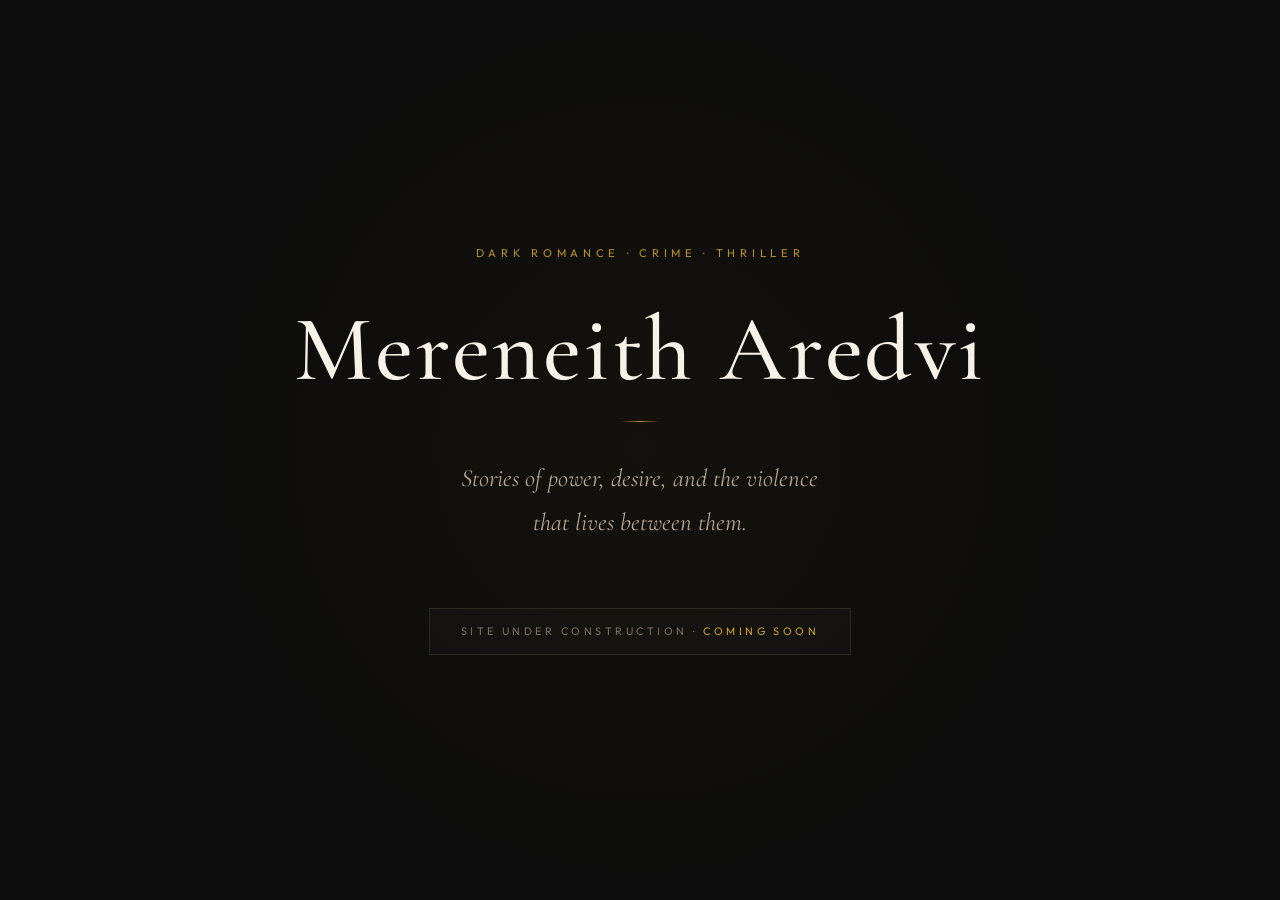
==== index.html @ 14bc54ba "Refine styles and layout in index.html Updated styles for body, headings, and container. Improved la" ====
<!DOCTYPE html>
<html lang="en">
<head>
    <meta charset="UTF-8">
    <meta name="viewport" content="width=device-width, initial-scale=1.0">
    <title>Mereneith Aredvi</title>
    <link rel="preconnect" href="https://fonts.googleapis.com">
    <link rel="preconnect" href="https://fonts.gstatic.com" crossorigin>
    <link href="https://fonts.googleapis.com/css2?family=Cormorant+Garamond:ital,wght@0,400;0,500;0,600;1,400&family=Outfit:wght@300;400;500&display=swap" rel="stylesheet">
    <style>
        * {
            margin: 0;
            padding: 0;
            box-sizing: border-box;
        }

        body {
            background-color: #0c0c0c;
            color: #e6ddd2;
            font-family: 'Outfit', sans-serif;
            min-height: 100vh;
            display: flex;
            flex-direction: column;
            justify-content: center;
            align-items: center;
            text-align: center;
            padding: 3rem 1.5rem;
            line-height: 1.6;
            position: relative;
            overflow: hidden;
        }

        /* subtle radial glow */
        body::before {
            content: "";
            position: absolute;
            top: 50%;
            left: 50%;
            width: 900px;
            height: 900px;
            background: radial-gradient(circle, rgba(201, 162, 39, 0.04) 0%, transparent 70%);
            transform: translate(-50%, -50%);
            pointer-events: none;
            z-index: 0;
        }

        .container {
            max-width: 780px;
            position: relative;
            z-index: 1;
        }

        .label {
            font-size: 0.7rem;
            letter-spacing: 0.42em;
            text-transform: uppercase;
            color: #c9a227;
            margin-bottom: 2.4rem;
            font-weight: 400;
            opacity: 0.9;
        }

        h1 {
            font-family: 'Cormorant Garamond', serif;
            font-size: clamp(3.4rem, 9.5vw, 5.8rem);
            font-weight: 500;
            color: #f7f1e8;
            letter-spacing: 0.03em;
            margin-bottom: 1.4rem;
            line-height: 1.05;
        }

        .divider {
            width: 40px;
            height: 1px;
            background: linear-gradient(90deg, transparent, #c9a227, transparent);
            margin: 0 auto 2.2rem;
            opacity: 0.85;
        }

        .tagline {
            font-family: 'Cormorant Garamond', serif;
            font-size: clamp(1.2rem, 3.1vw, 1.55rem);
            font-weight: 400;
            font-style: italic;
            color: #b5a494;
            max-width: 540px;
            margin: 0 auto 4rem;
            line-height: 1.75;
        }

        .status {
            font-size: 0.68rem;
            letter-spacing: 0.32em;
            text-transform: uppercase;
            color: #7a6d60;
            border: 1px solid #2e2822;
            padding: 0.85rem 1.9rem;
            display: inline-block;
            background: rgba(255, 255, 255, 0.015);
        }

        .status span {
            color: #c9a227;
        }

        /* very subtle fade-in */
        .container {
            animation: fadeIn 1.4s ease-out forwards;
        }

        @keyframes fadeIn {
            from {
                opacity: 0;
                transform: translateY(12px);
            }
            to {
                opacity: 1;
                transform: translateY(0);
            }
        }
    </style>
</head>
<body>
    <div class="container">
        <p class="label">Dark Romance · Crime · Thriller</p>
        
        <h1>Mereneith Aredvi</h1>
        
        <div class="divider"></div>
        
        <p class="tagline">
            Stories of power, desire, and the violence<br>that lives between them.
        </p>
        
        <div class="status">
            Site under construction · <span>Coming Soon</span>
        </div>
    </div>
</body>
</html>
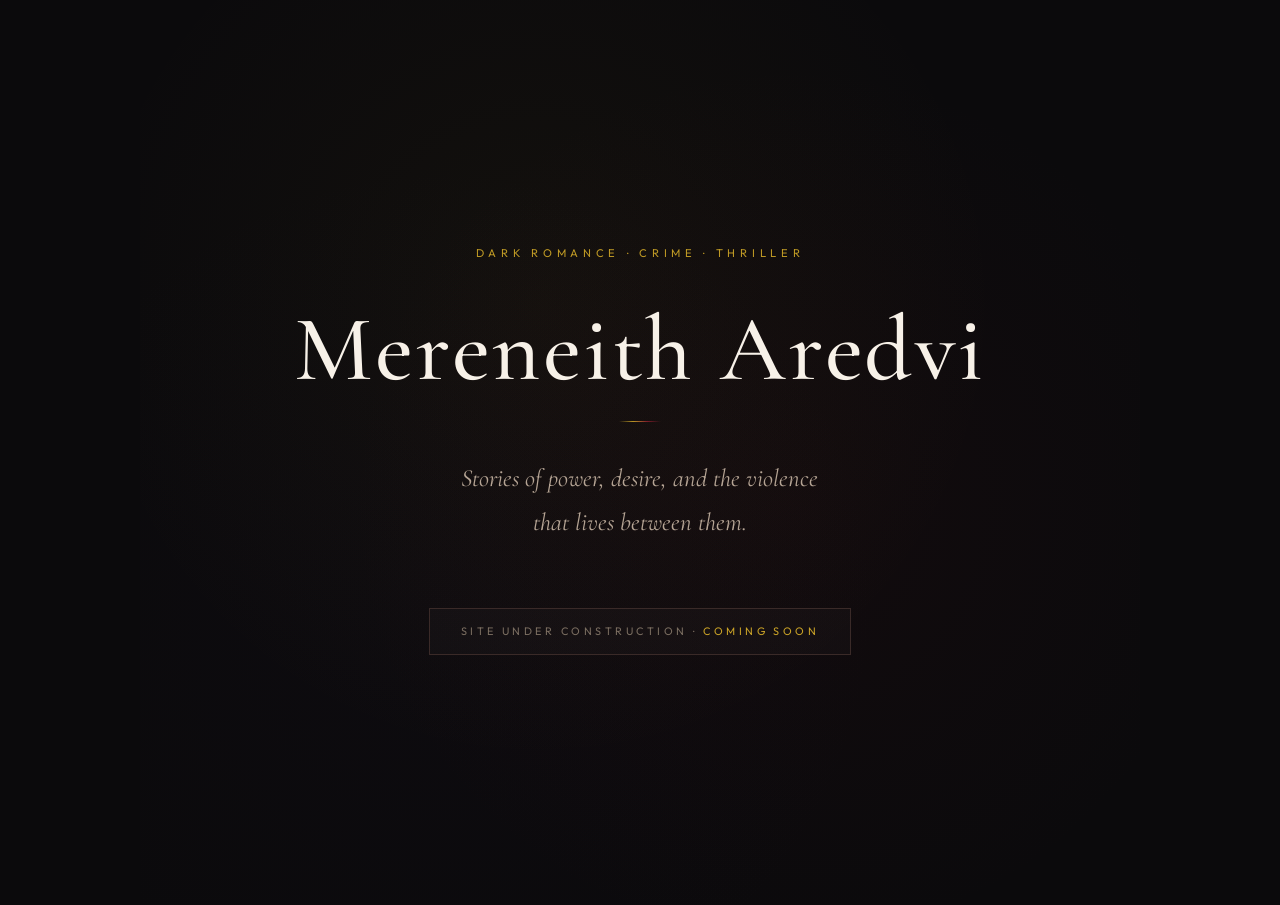
==== commit e7f62aff: "Update background color and gradient effects" ====
--- a/index.html
+++ b/index.html
@@ -15,7 +15,7 @@
         }
 
         body {
-            background-color: #0c0c0c;
+            background-color: #0b0a0c;
             color: #e6ddd2;
             font-family: 'Outfit', sans-serif;
             min-height: 100vh;
@@ -30,15 +30,18 @@
             overflow: hidden;
         }
 
-        /* subtle radial glow */
+        /* layered subtle glows - gold + oxblood + violet */
         body::before {
             content: "";
             position: absolute;
-            top: 50%;
+            top: 45%;
             left: 50%;
-            width: 900px;
-            height: 900px;
-            background: radial-gradient(circle, rgba(201, 162, 39, 0.04) 0%, transparent 70%);
+            width: 1000px;
+            height: 1000px;
+            background: 
+                radial-gradient(circle at 40% 40%, rgba(201, 162, 39, 0.045) 0%, transparent 55%),
+                radial-gradient(circle at 65% 60%, rgba(110, 25, 35, 0.07) 0%, transparent 50%),
+                radial-gradient(circle at 30% 70%, rgba(55, 30, 75, 0.05) 0%, transparent 45%);
             transform: translate(-50%, -50%);
             pointer-events: none;
             z-index: 0;
@@ -48,6 +51,7 @@
             max-width: 780px;
             position: relative;
             z-index: 1;
+            animation: fadeIn 1.5s ease-out forwards;
         }
 
         .label {
@@ -57,7 +61,7 @@
             color: #c9a227;
             margin-bottom: 2.4rem;
             font-weight: 400;
-            opacity: 0.9;
+            opacity: 0.95;
         }
 
         h1 {
@@ -71,11 +75,11 @@
         }
 
         .divider {
-            width: 40px;
+            width: 42px;
             height: 1px;
-            background: linear-gradient(90deg, transparent, #c9a227, transparent);
+            background: linear-gradient(90deg, transparent, #c9a227, #8b1e2d, transparent);
             margin: 0 auto 2.2rem;
-            opacity: 0.85;
+            opacity: 0.9;
         }
 
         .tagline {
@@ -94,7 +98,7 @@
             letter-spacing: 0.32em;
             text-transform: uppercase;
             color: #7a6d60;
-            border: 1px solid #2e2822;
+            border: 1px solid #3a2a28;
             padding: 0.85rem 1.9rem;
             display: inline-block;
             background: rgba(255, 255, 255, 0.015);
@@ -104,15 +108,10 @@
             color: #c9a227;
         }
 
-        /* very subtle fade-in */
-        .container {
-            animation: fadeIn 1.4s ease-out forwards;
-        }
-
         @keyframes fadeIn {
             from {
                 opacity: 0;
-                transform: translateY(12px);
+                transform: translateY(14px);
             }
             to {
                 opacity: 1;
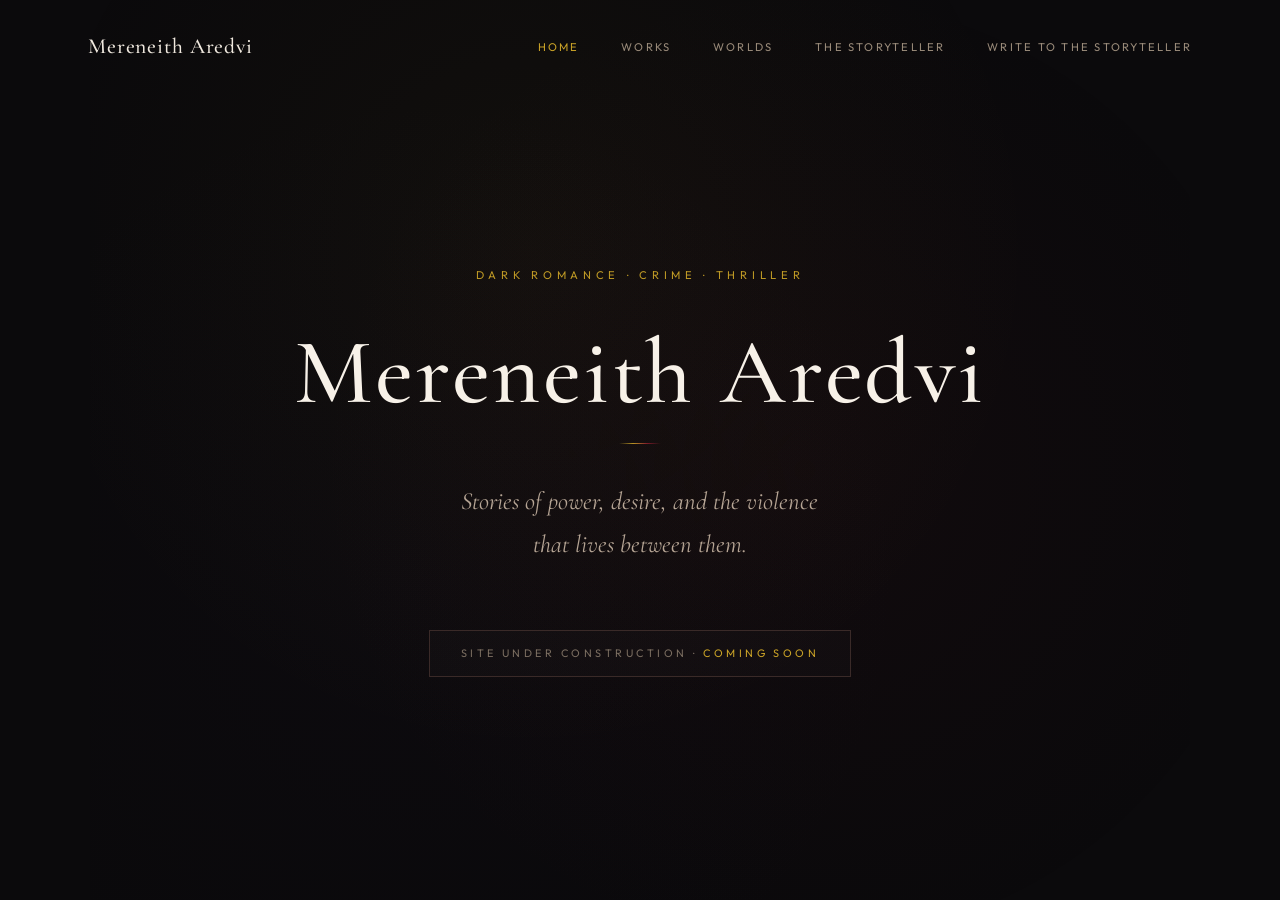
==== commit 0b879776: "Update styles and structure for navigation and hero Refactor navigation and hero section styles in i" ====
--- a/index.html
+++ b/index.html
@@ -21,36 +21,88 @@
             min-height: 100vh;
             display: flex;
             flex-direction: column;
+            line-height: 1.6;
+            position: relative;
+            overflow-x: hidden;
+        }
+
+        body::before {
+            content: "";
+            position: fixed;
+            top: 40%;
+            left: 50%;
+            width: 1100px;
+            height: 1100px;
+            background: 
+                radial-gradient(circle at 40% 40%, rgba(201, 162, 39, 0.04) 0%, transparent 55%),
+                radial-gradient(circle at 65% 60%, rgba(110, 25, 35, 0.065) 0%, transparent 50%),
+                radial-gradient(circle at 30% 70%, rgba(55, 30, 75, 0.045) 0%, transparent 45%);
+            transform: translate(-50%, -50%);
+            pointer-events: none;
+            z-index: 0;
+        }
+
+        /* ===== NAVIGATION ===== */
+        nav {
+            position: relative;
+            z-index: 10;
+            display: flex;
+            justify-content: space-between;
+            align-items: center;
+            padding: 1.8rem 3rem;
+            max-width: 1200px;
+            margin: 0 auto;
+            width: 100%;
+        }
+
+        .logo {
+            font-family: 'Cormorant Garamond', serif;
+            font-size: 1.35rem;
+            font-weight: 500;
+            color: #f0e9df;
+            letter-spacing: 0.04em;
+            text-decoration: none;
+        }
+
+        .nav-links {
+            display: flex;
+            gap: 2.6rem;
+            list-style: none;
+        }
+
+        .nav-links a {
+            font-size: 0.7rem;
+            letter-spacing: 0.2em;
+            text-transform: uppercase;
+            color: #9a8b7a;
+            text-decoration: none;
+            transition: color 0.3s ease;
+            font-weight: 400;
+        }
+
+        .nav-links a:hover {
+            color: #c9a227;
+        }
+
+        .nav-links a.active {
+            color: #c9a227;
+        }
+
+        /* ===== HERO ===== */
+        .hero {
+            flex: 1;
+            display: flex;
+            flex-direction: column;
             justify-content: center;
             align-items: center;
             text-align: center;
-            padding: 3rem 1.5rem;
-            line-height: 1.6;
+            padding: 2rem 1.5rem 5rem;
             position: relative;
-            overflow: hidden;
-        }
-
-        /* layered subtle glows - gold + oxblood + violet */
-        body::before {
-            content: "";
-            position: absolute;
-            top: 45%;
-            left: 50%;
-            width: 1000px;
-            height: 1000px;
-            background: 
-                radial-gradient(circle at 40% 40%, rgba(201, 162, 39, 0.045) 0%, transparent 55%),
-                radial-gradient(circle at 65% 60%, rgba(110, 25, 35, 0.07) 0%, transparent 50%),
-                radial-gradient(circle at 30% 70%, rgba(55, 30, 75, 0.05) 0%, transparent 45%);
-            transform: translate(-50%, -50%);
-            pointer-events: none;
-            z-index: 0;
+            z-index: 1;
         }
 
         .container {
             max-width: 780px;
-            position: relative;
-            z-index: 1;
             animation: fadeIn 1.5s ease-out forwards;
         }
 
@@ -118,23 +170,52 @@
                 transform: translateY(0);
             }
         }
+
+        @media (max-width: 800px) {
+            nav {
+                padding: 1.5rem 1.4rem;
+                flex-direction: column;
+                gap: 1.4rem;
+            }
+
+            .nav-links {
+                gap: 1.5rem;
+                flex-wrap: wrap;
+                justify-content: center;
+            }
+        }
     </style>
 </head>
 <body>
-    <div class="container">
-        <p class="label">Dark Romance · Crime · Thriller</p>
-        
-        <h1>Mereneith Aredvi</h1>
-        
-        <div class="divider"></div>
-        
-        <p class="tagline">
-            Stories of power, desire, and the violence<br>that lives between them.
-        </p>
-        
-        <div class="status">
-            Site under construction · <span>Coming Soon</span>
+
+    <nav>
+        <a href="index.html" class="logo">Mereneith Aredvi</a>
+        <ul class="nav-links">
+            <li><a href="index.html" class="active">Home</a></li>
+            <li><a href="works.html">Works</a></li>
+            <li><a href="worlds.html">Worlds</a></li>
+            <li><a href="about.html">The Storyteller</a></li>
+            <li><a href="contact.html">Write to The Storyteller</a></li>
+        </ul>
+    </nav>
+
+    <section class="hero">
+        <div class="container">
+            <p class="label">Dark Romance · Crime · Thriller</p>
+            
+            <h1>Mereneith Aredvi</h1>
+            
+            <div class="divider"></div>
+            
+            <p class="tagline">
+                Stories of power, desire, and the violence<br>that lives between them.
+            </p>
+            
+            <div class="status">
+                Site under construction · <span>Coming Soon</span>
+            </div>
         </div>
-    </div>
+    </section>
+
 </body>
 </html>
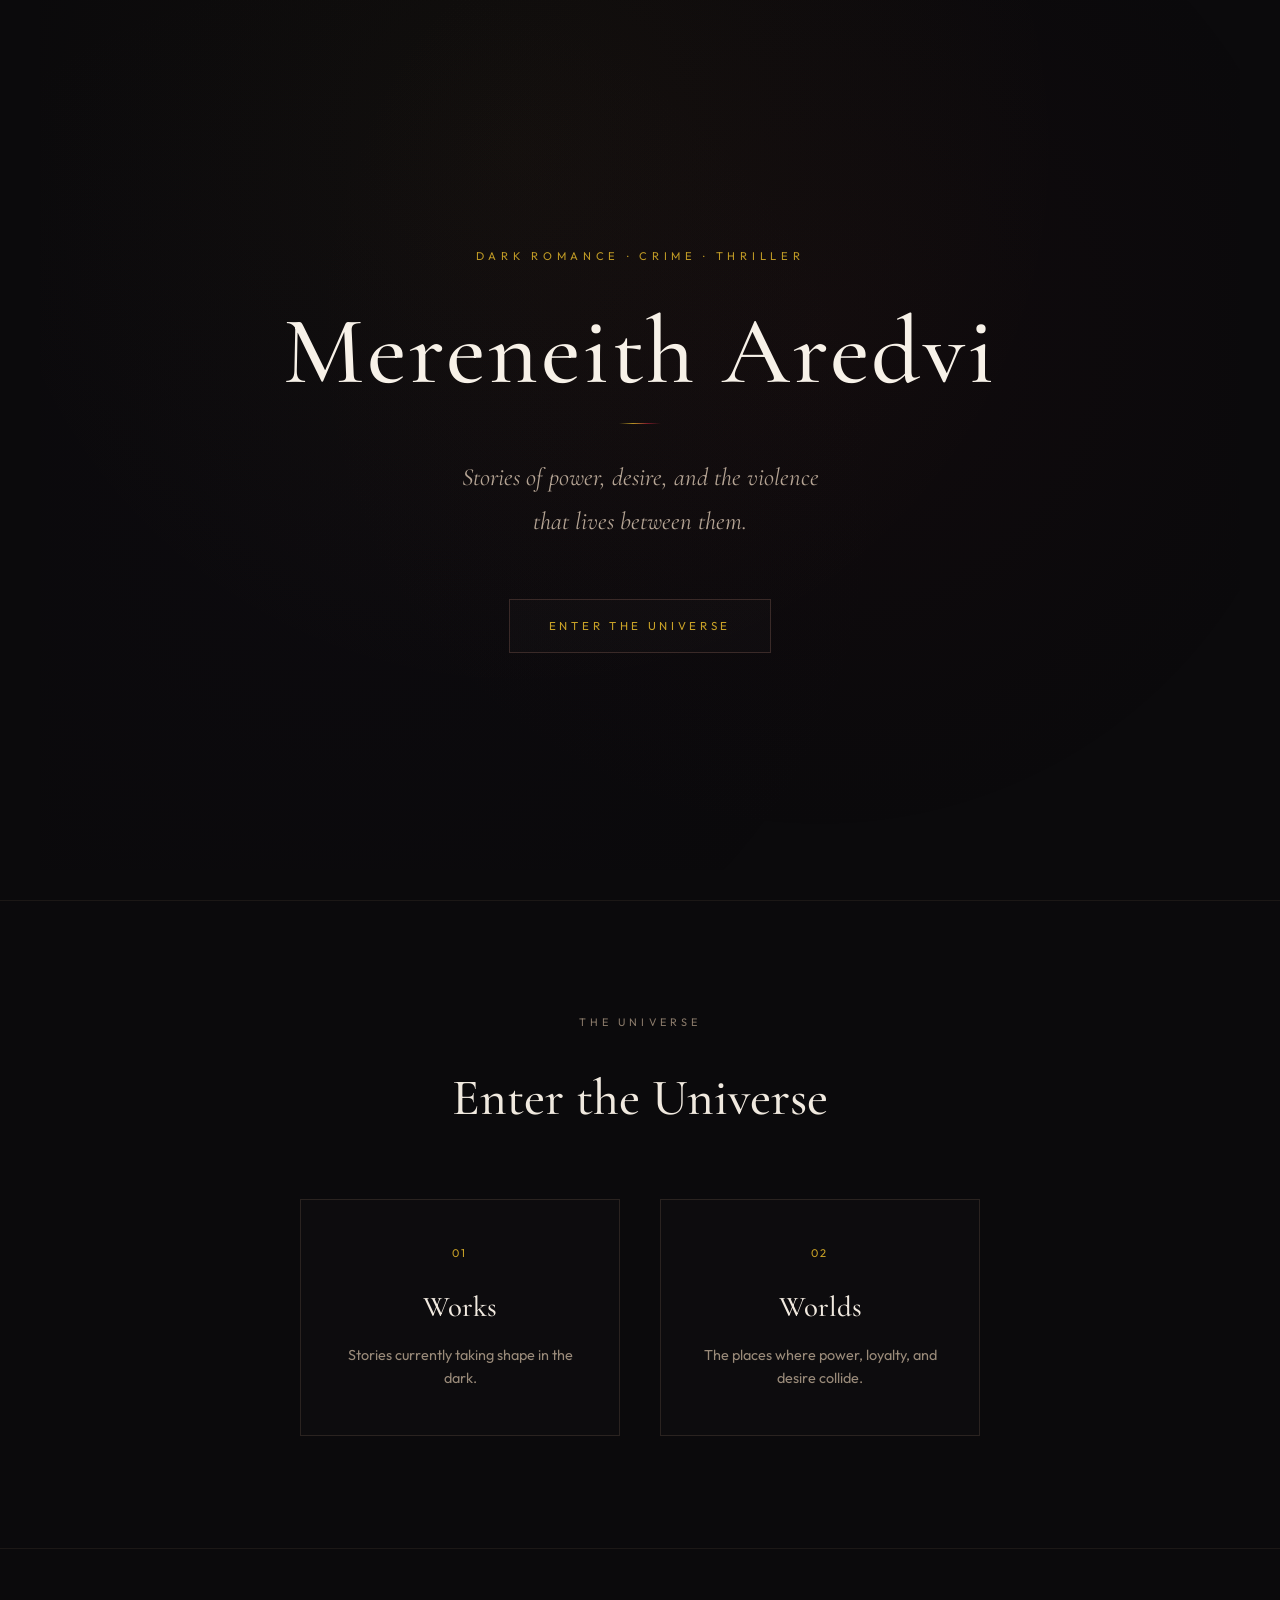
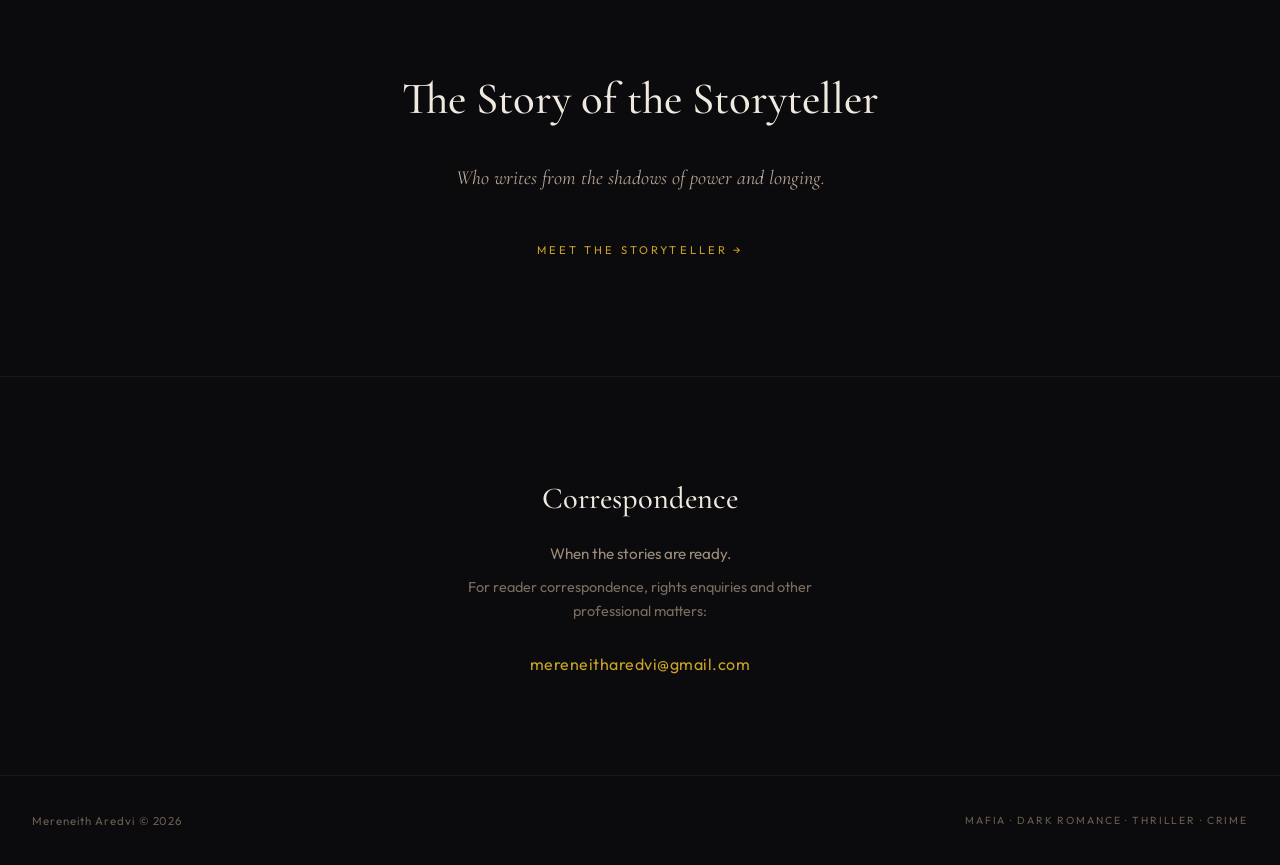
==== commit 80983fc9: "Refactor index.html layout and styles Updated styles and structure for the hero and universe section" ====
--- a/index.html
+++ b/index.html
@@ -18,10 +18,7 @@
             background-color: #0b0a0c;
             color: #e6ddd2;
             font-family: 'Outfit', sans-serif;
-            min-height: 100vh;
-            display: flex;
-            flex-direction: column;
-            line-height: 1.6;
+            line-height: 1.7;
             position: relative;
             overflow-x: hidden;
         }
@@ -29,81 +26,30 @@
         body::before {
             content: "";
             position: fixed;
-            top: 40%;
+            top: 30%;
             left: 50%;
-            width: 1100px;
-            height: 1100px;
+            width: 1200px;
+            height: 1200px;
             background: 
-                radial-gradient(circle at 40% 40%, rgba(201, 162, 39, 0.04) 0%, transparent 55%),
-                radial-gradient(circle at 65% 60%, rgba(110, 25, 35, 0.065) 0%, transparent 50%),
-                radial-gradient(circle at 30% 70%, rgba(55, 30, 75, 0.045) 0%, transparent 45%);
+                radial-gradient(circle at 40% 40%, rgba(201, 162, 39, 0.035) 0%, transparent 55%),
+                radial-gradient(circle at 65% 55%, rgba(110, 25, 35, 0.06) 0%, transparent 50%),
+                radial-gradient(circle at 25% 70%, rgba(55, 30, 75, 0.04) 0%, transparent 45%);
             transform: translate(-50%, -50%);
             pointer-events: none;
             z-index: 0;
         }
 
-        /* ===== NAVIGATION ===== */
-        nav {
-            position: relative;
-            z-index: 10;
-            display: flex;
-            justify-content: space-between;
-            align-items: center;
-            padding: 1.8rem 3rem;
-            max-width: 1200px;
-            margin: 0 auto;
-            width: 100%;
-        }
-
-        .logo {
-            font-family: 'Cormorant Garamond', serif;
-            font-size: 1.35rem;
-            font-weight: 500;
-            color: #f0e9df;
-            letter-spacing: 0.04em;
-            text-decoration: none;
-        }
-
-        .nav-links {
-            display: flex;
-            gap: 2.6rem;
-            list-style: none;
-        }
-
-        .nav-links a {
-            font-size: 0.7rem;
-            letter-spacing: 0.2em;
-            text-transform: uppercase;
-            color: #9a8b7a;
-            text-decoration: none;
-            transition: color 0.3s ease;
-            font-weight: 400;
-        }
-
-        .nav-links a:hover {
-            color: #c9a227;
-        }
-
-        .nav-links a.active {
-            color: #c9a227;
-        }
-
         /* ===== HERO ===== */
         .hero {
-            flex: 1;
+            min-height: 100vh;
             display: flex;
             flex-direction: column;
             justify-content: center;
             align-items: center;
             text-align: center;
-            padding: 2rem 1.5rem 5rem;
-            position: relative;
-            z-index: 1;
-        }
-
-        .container {
-            max-width: 780px;
-            animation: fadeIn 1.5s ease-out forwards;
+            padding: 4rem 1.5rem;
+            position: relative;
+            z-index: 1;
         }
 
         .label {
@@ -111,18 +57,17 @@
             letter-spacing: 0.42em;
             text-transform: uppercase;
             color: #c9a227;
-            margin-bottom: 2.4rem;
-            font-weight: 400;
+            margin-bottom: 2.2rem;
             opacity: 0.95;
         }
 
         h1 {
             font-family: 'Cormorant Garamond', serif;
-            font-size: clamp(3.4rem, 9.5vw, 5.8rem);
+            font-size: clamp(3.5rem, 10vw, 6rem);
             font-weight: 500;
             color: #f7f1e8;
             letter-spacing: 0.03em;
-            margin-bottom: 1.4rem;
+            margin-bottom: 1.3rem;
             line-height: 1.05;
         }
 
@@ -130,92 +75,284 @@
             width: 42px;
             height: 1px;
             background: linear-gradient(90deg, transparent, #c9a227, #8b1e2d, transparent);
-            margin: 0 auto 2.2rem;
+            margin: 0 auto 2rem;
             opacity: 0.9;
         }
 
         .tagline {
             font-family: 'Cormorant Garamond', serif;
-            font-size: clamp(1.2rem, 3.1vw, 1.55rem);
-            font-weight: 400;
+            font-size: clamp(1.2rem, 3vw, 1.55rem);
             font-style: italic;
             color: #b5a494;
-            max-width: 540px;
-            margin: 0 auto 4rem;
+            max-width: 520px;
+            margin: 0 auto 3.5rem;
             line-height: 1.75;
         }
 
-        .status {
+        .enter-btn {
+            display: inline-block;
+            font-size: 0.72rem;
+            letter-spacing: 0.32em;
+            text-transform: uppercase;
+            color: #c9a227;
+            border: 1px solid #3a2a28;
+            padding: 1rem 2.4rem;
+            text-decoration: none;
+            transition: all 0.35s ease;
+            background: rgba(255, 255, 255, 0.015);
+        }
+
+        .enter-btn:hover {
+            background: rgba(201, 162, 39, 0.08);
+            border-color: #c9a227;
+        }
+
+        /* ===== UNIVERSE SECTION ===== */
+        .universe {
+            padding: 7rem 1.5rem;
+            text-align: center;
+            position: relative;
+            z-index: 1;
+            border-top: 1px solid #1c1816;
+        }
+
+        .section-label {
             font-size: 0.68rem;
-            letter-spacing: 0.32em;
-            text-transform: uppercase;
+            letter-spacing: 0.38em;
+            text-transform: uppercase;
+            color: #8a7a6a;
+            margin-bottom: 1.5rem;
+        }
+
+        .universe h2 {
+            font-family: 'Cormorant Garamond', serif;
+            font-size: clamp(2.2rem, 5vw, 3.2rem);
+            font-weight: 500;
+            color: #f0e9df;
+            margin-bottom: 3.5rem;
+        }
+
+        .universe-grid {
+            display: flex;
+            justify-content: center;
+            gap: 2.5rem;
+            flex-wrap: wrap;
+            max-width: 800px;
+            margin: 0 auto;
+        }
+
+        .universe-card {
+            flex: 1;
+            min-width: 240px;
+            max-width: 320px;
+            padding: 2.8rem 2rem;
+            border: 1px solid #2a2320;
+            background: rgba(255, 255, 255, 0.012);
+            transition: all 0.35s ease;
+            text-decoration: none;
+            color: inherit;
+        }
+
+        .universe-card:hover {
+            border-color: #c9a227;
+            background: rgba(201, 162, 39, 0.03);
+        }
+
+        .universe-card .number {
+            font-size: 0.7rem;
+            letter-spacing: 0.25em;
+            color: #c9a227;
+            margin-bottom: 1.2rem;
+            display: block;
+        }
+
+        .universe-card h3 {
+            font-family: 'Cormorant Garamond', serif;
+            font-size: 1.8rem;
+            font-weight: 500;
+            color: #f0e9df;
+            margin-bottom: 0.8rem;
+        }
+
+        .universe-card p {
+            font-size: 0.9rem;
+            color: #9a8b7a;
+            line-height: 1.6;
+        }
+
+        /* ===== STORYTELLER SECTION ===== */
+        .storyteller {
+            padding: 7rem 1.5rem;
+            text-align: center;
+            position: relative;
+            z-index: 1;
+            border-top: 1px solid #1c1816;
+        }
+
+        .storyteller h2 {
+            font-family: 'Cormorant Garamond', serif;
+            font-size: clamp(2rem, 4.5vw, 2.8rem);
+            font-weight: 500;
+            color: #f0e9df;
+            margin-bottom: 1.5rem;
+        }
+
+        .storyteller p {
+            font-family: 'Cormorant Garamond', serif;
+            font-size: 1.25rem;
+            font-style: italic;
+            color: #b5a494;
+            max-width: 480px;
+            margin: 0 auto 2.5rem;
+            line-height: 1.7;
+        }
+
+        .storyteller-link {
+            display: inline-block;
+            font-size: 0.7rem;
+            letter-spacing: 0.28em;
+            text-transform: uppercase;
+            color: #c9a227;
+            text-decoration: none;
+            border-bottom: 1px solid transparent;
+            padding-bottom: 3px;
+            transition: border-color 0.3s ease;
+        }
+
+        .storyteller-link:hover {
+            border-color: #c9a227;
+        }
+
+        /* ===== CORRESPONDENCE ===== */
+        .correspondence {
+            padding: 6rem 1.5rem;
+            text-align: center;
+            position: relative;
+            z-index: 1;
+            border-top: 1px solid #1c1816;
+        }
+
+        .correspondence h2 {
+            font-family: 'Cormorant Garamond', serif;
+            font-size: 1.9rem;
+            font-weight: 500;
+            color: #f0e9df;
+            margin-bottom: 1rem;
+        }
+
+        .correspondence .sub {
+            font-size: 0.95rem;
+            color: #9a8b7a;
+            margin-bottom: 0.6rem;
+        }
+
+        .correspondence .desc {
+            font-size: 0.9rem;
             color: #7a6d60;
-            border: 1px solid #3a2a28;
-            padding: 0.85rem 1.9rem;
-            display: inline-block;
-            background: rgba(255, 255, 255, 0.015);
-        }
-
-        .status span {
-            color: #c9a227;
-        }
-
-        @keyframes fadeIn {
-            from {
-                opacity: 0;
-                transform: translateY(14px);
+            max-width: 420px;
+            margin: 0 auto 1.8rem;
+            line-height: 1.6;
+        }
+
+        .email {
+            font-size: 1rem;
+            color: #c9a227;
+            text-decoration: none;
+            letter-spacing: 0.03em;
+            transition: opacity 0.3s ease;
+        }
+
+        .email:hover {
+            opacity: 0.75;
+        }
+
+        /* ===== FOOTER ===== */
+        footer {
+            padding: 2.2rem 2rem;
+            display: flex;
+            justify-content: space-between;
+            align-items: center;
+            border-top: 1px solid #1c1816;
+            position: relative;
+            z-index: 1;
+            font-size: 0.72rem;
+            letter-spacing: 0.08em;
+            color: #6a5e52;
+        }
+
+        footer .genres {
+            letter-spacing: 0.18em;
+            text-transform: uppercase;
+            font-size: 0.65rem;
+        }
+
+        @media (max-width: 700px) {
+            footer {
+                flex-direction: column;
+                gap: 1rem;
+                text-align: center;
             }
-            to {
-                opacity: 1;
-                transform: translateY(0);
-            }
-        }
-
-        @media (max-width: 800px) {
-            nav {
-                padding: 1.5rem 1.4rem;
+
+            .universe-grid {
                 flex-direction: column;
-                gap: 1.4rem;
-            }
-
-            .nav-links {
-                gap: 1.5rem;
-                flex-wrap: wrap;
-                justify-content: center;
+                align-items: center;
             }
         }
     </style>
 </head>
 <body>
 
-    <nav>
-        <a href="index.html" class="logo">Mereneith Aredvi</a>
-        <ul class="nav-links">
-            <li><a href="index.html" class="active">Home</a></li>
-            <li><a href="works.html">Works</a></li>
-            <li><a href="worlds.html">Worlds</a></li>
-            <li><a href="about.html">The Storyteller</a></li>
-            <li><a href="contact.html">Write to The Storyteller</a></li>
-        </ul>
-    </nav>
-
+    <!-- HERO -->
     <section class="hero">
-        <div class="container">
-            <p class="label">Dark Romance · Crime · Thriller</p>
-            
-            <h1>Mereneith Aredvi</h1>
-            
-            <div class="divider"></div>
-            
-            <p class="tagline">
-                Stories of power, desire, and the violence<br>that lives between them.
-            </p>
-            
-            <div class="status">
-                Site under construction · <span>Coming Soon</span>
-            </div>
+        <p class="label">Dark Romance · Crime · Thriller</p>
+        <h1>Mereneith Aredvi</h1>
+        <div class="divider"></div>
+        <p class="tagline">
+            Stories of power, desire, and the violence<br>that lives between them.
+        </p>
+        <a href="#universe" class="enter-btn">Enter the Universe</a>
+    </section>
+
+    <!-- UNIVERSE -->
+    <section class="universe" id="universe">
+        <p class="section-label">The Universe</p>
+        <h2>Enter the Universe</h2>
+
+        <div class="universe-grid">
+            <a href="works.html" class="universe-card">
+                <span class="number">01</span>
+                <h3>Works</h3>
+                <p>Stories currently taking shape in the dark.</p>
+            </a>
+
+            <a href="worlds.html" class="universe-card">
+                <span class="number">02</span>
+                <h3>Worlds</h3>
+                <p>The places where power, loyalty, and desire collide.</p>
+            </a>
         </div>
     </section>
 
+    <!-- STORYTELLER -->
+    <section class="storyteller">
+        <h2>The Story of the Storyteller</h2>
+        <p>Who writes from the shadows of power and longing.</p>
+        <a href="about.html" class="storyteller-link">Meet The Storyteller →</a>
+    </section>
+
+    <!-- CORRESPONDENCE -->
+    <section class="correspondence">
+        <h2>Correspondence</h2>
+        <p class="sub">When the stories are ready.</p>
+        <p class="desc">For reader correspondence, rights enquiries and other professional matters:</p>
+        <a href="mailto:mereneitharedvi@gmail.com" class="email">mereneitharedvi@gmail.com</a>
+    </section>
+
+    <!-- FOOTER -->
+    <footer>
+        <div>Mereneith Aredvi © 2026</div>
+        <div class="genres">Mafia · Dark Romance · Thriller · Crime</div>
+    </footer>
+
 </body>
 </html>
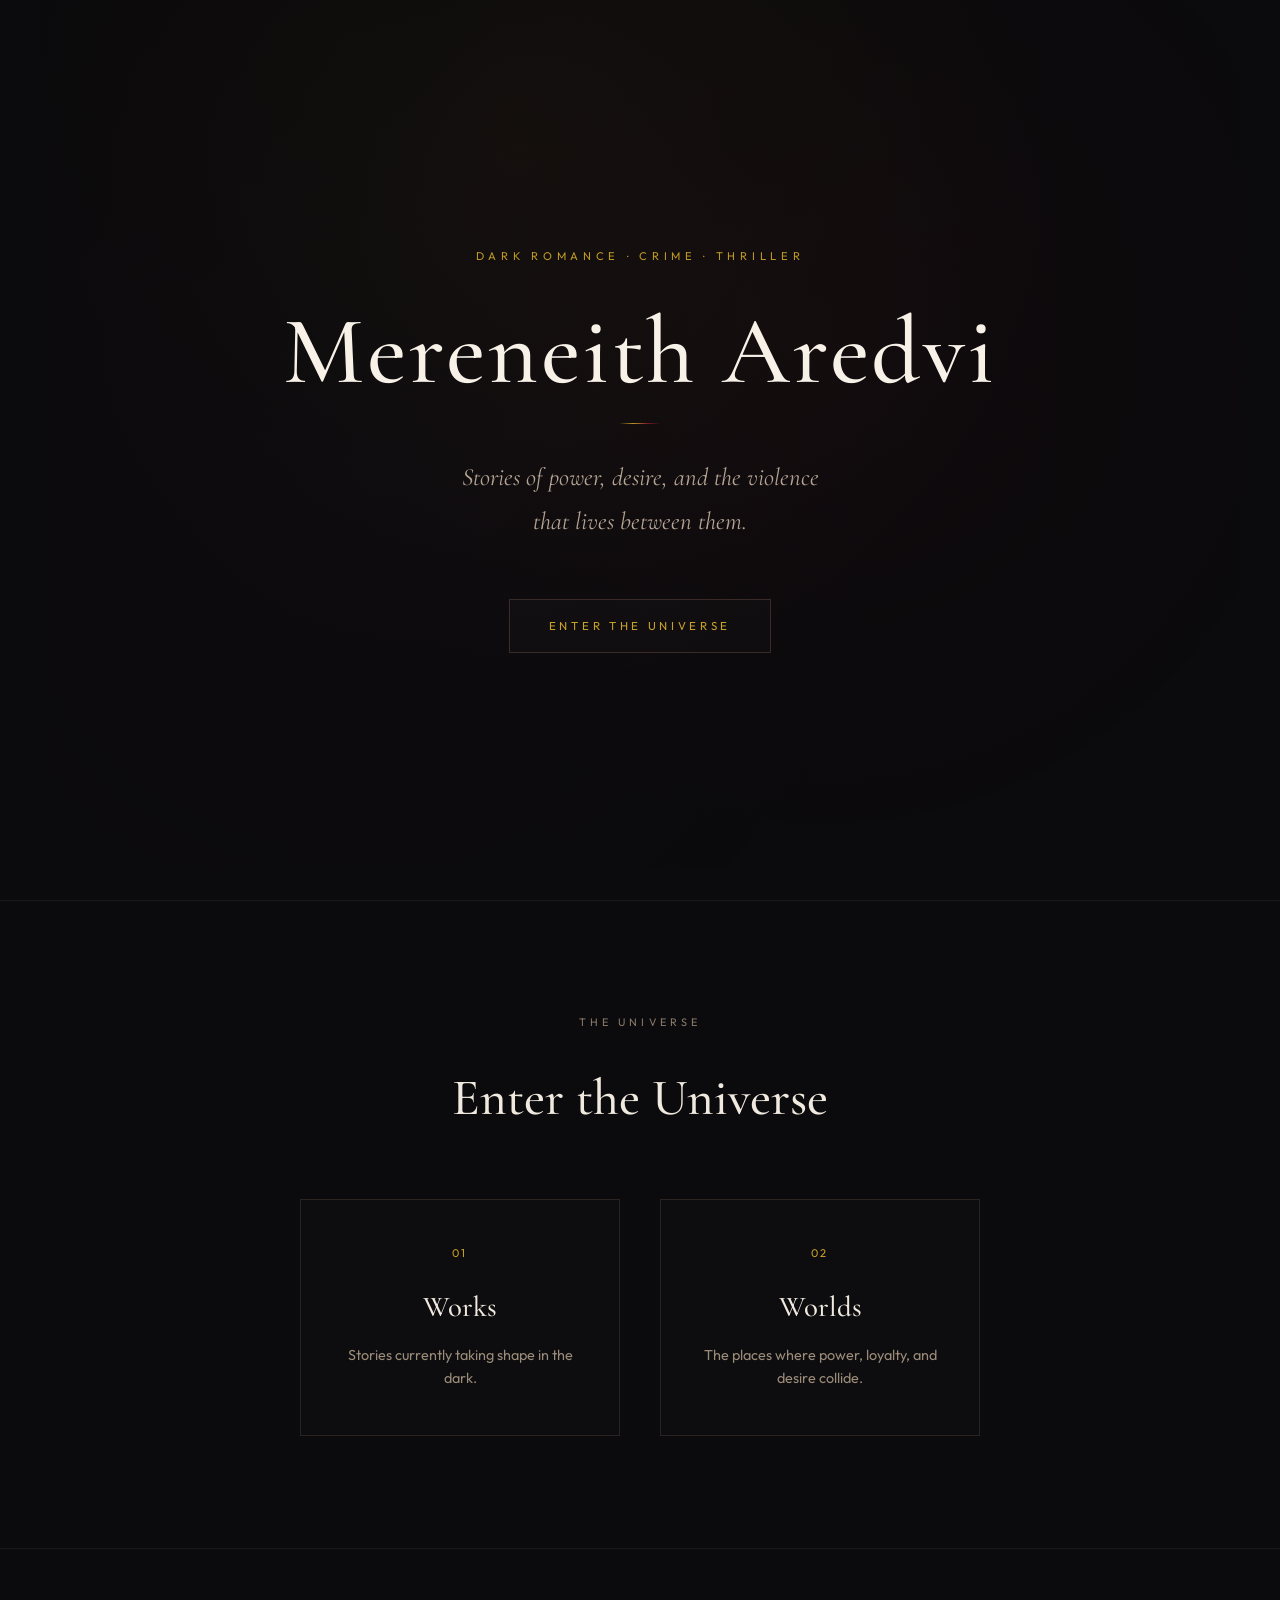
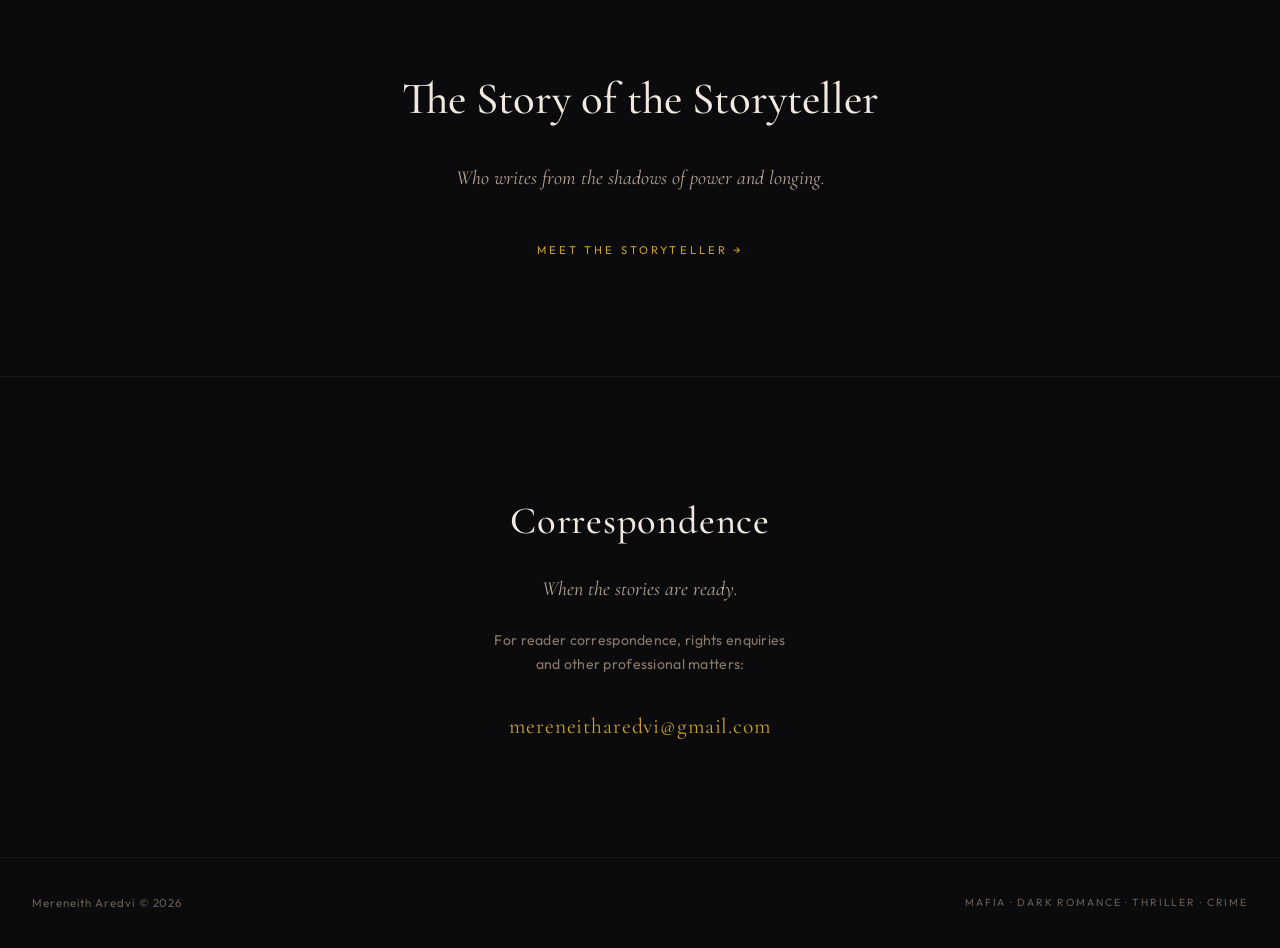
==== commit 6c61fef6: "Update styles and content in correspondence section" ====
--- a/index.html
+++ b/index.html
@@ -225,7 +225,7 @@
 
         /* ===== CORRESPONDENCE ===== */
         .correspondence {
-            padding: 6rem 1.5rem;
+            padding: 7rem 1.5rem;
             text-align: center;
             position: relative;
             z-index: 1;
@@ -234,31 +234,36 @@
 
         .correspondence h2 {
             font-family: 'Cormorant Garamond', serif;
-            font-size: 1.9rem;
+            font-size: clamp(1.9rem, 4vw, 2.4rem);
             font-weight: 500;
             color: #f0e9df;
-            margin-bottom: 1rem;
+            margin-bottom: 1.1rem;
+            letter-spacing: 0.02em;
         }
 
         .correspondence .sub {
-            font-size: 0.95rem;
-            color: #9a8b7a;
-            margin-bottom: 0.6rem;
+            font-family: 'Cormorant Garamond', serif;
+            font-size: 1.25rem;
+            font-style: italic;
+            color: #b5a494;
+            margin-bottom: 1.4rem;
         }
 
         .correspondence .desc {
-            font-size: 0.9rem;
-            color: #7a6d60;
-            max-width: 420px;
-            margin: 0 auto 1.8rem;
-            line-height: 1.6;
+            font-size: 0.88rem;
+            color: #8a7a6a;
+            max-width: 400px;
+            margin: 0 auto 2rem;
+            line-height: 1.7;
+            letter-spacing: 0.02em;
         }
 
         .email {
-            font-size: 1rem;
+            font-family: 'Cormorant Garamond', serif;
+            font-size: 1.35rem;
             color: #c9a227;
             text-decoration: none;
-            letter-spacing: 0.03em;
+            letter-spacing: 0.04em;
             transition: opacity 0.3s ease;
         }
 
@@ -344,7 +349,7 @@
     <section class="correspondence">
         <h2>Correspondence</h2>
         <p class="sub">When the stories are ready.</p>
-        <p class="desc">For reader correspondence, rights enquiries and other professional matters:</p>
+        <p class="desc">For reader correspondence, rights enquiries<br>and other professional matters:</p>
         <a href="mailto:mereneitharedvi@gmail.com" class="email">mereneitharedvi@gmail.com</a>
     </section>
 
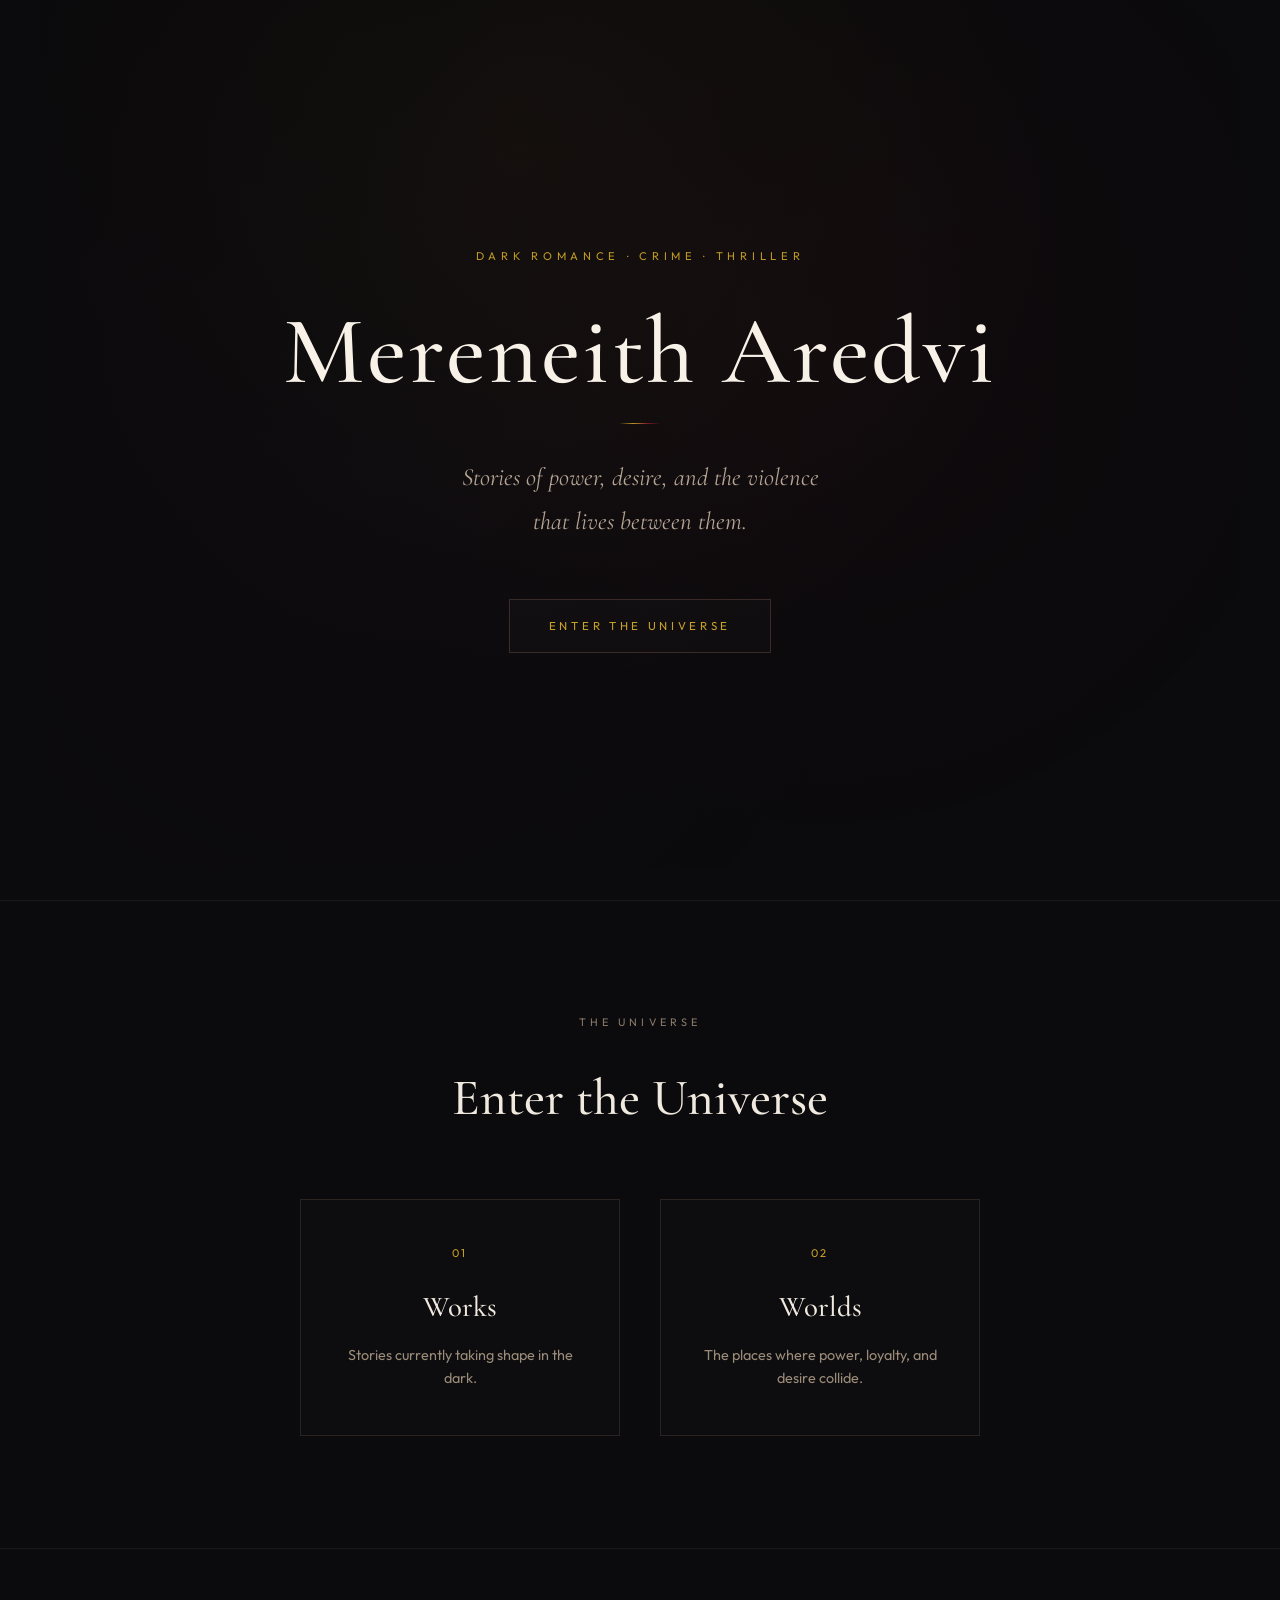
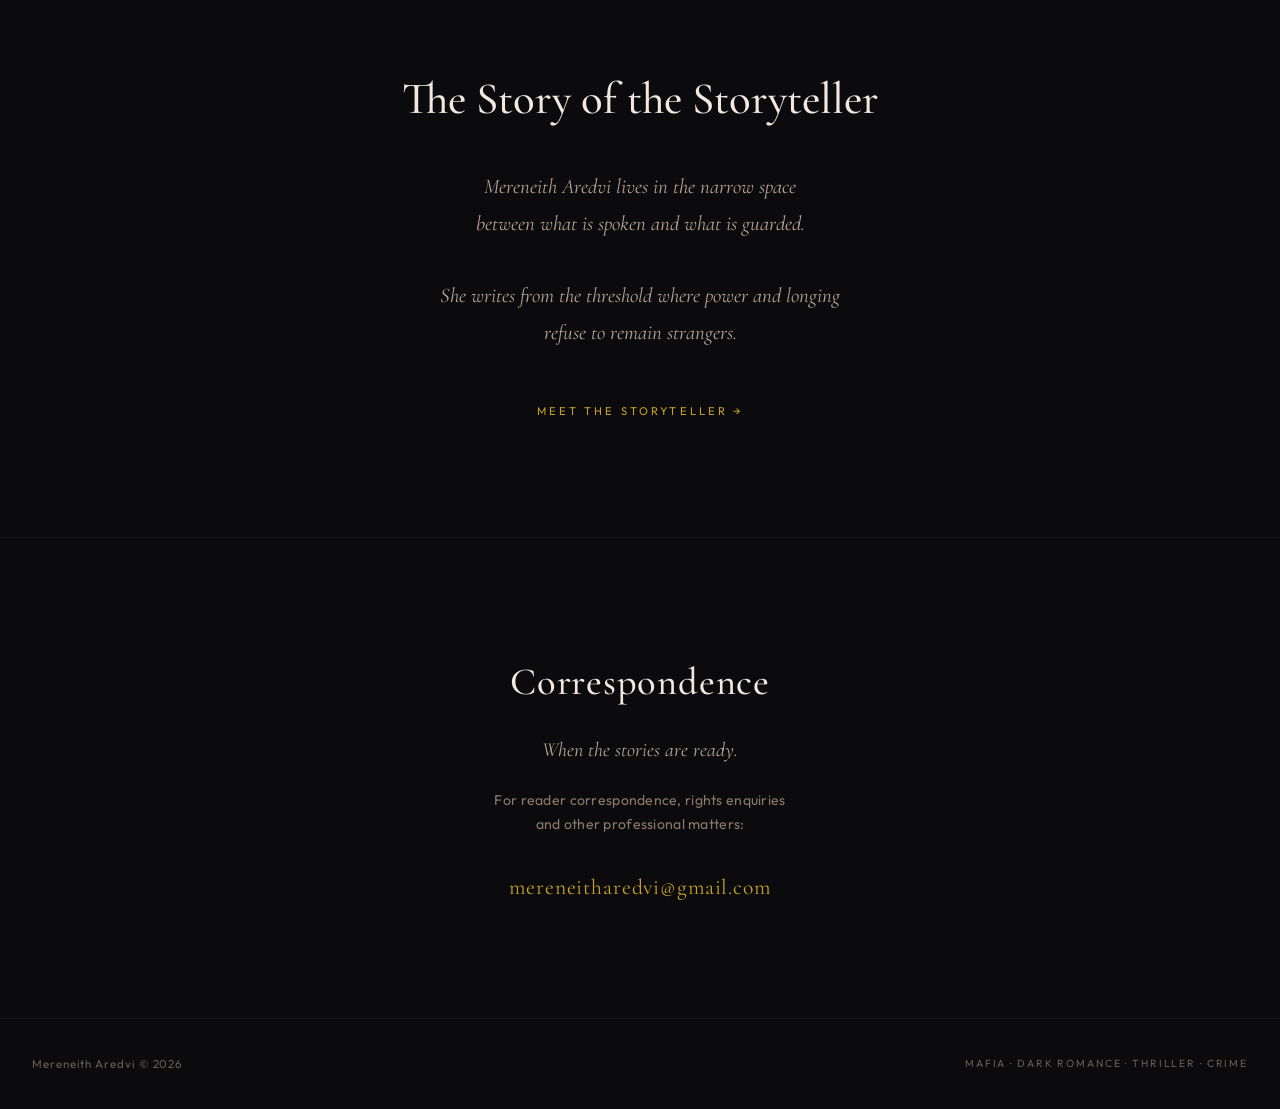
==== commit 2ad9ccf3: "Modify storyteller section and style adjustments Updated paragraph content and adjusted styles for b" ====
--- a/index.html
+++ b/index.html
@@ -194,17 +194,17 @@
             font-size: clamp(2rem, 4.5vw, 2.8rem);
             font-weight: 500;
             color: #f0e9df;
-            margin-bottom: 1.5rem;
+            margin-bottom: 2rem;
         }
 
         .storyteller p {
             font-family: 'Cormorant Garamond', serif;
-            font-size: 1.25rem;
+            font-size: 1.3rem;
             font-style: italic;
             color: #b5a494;
-            max-width: 480px;
-            margin: 0 auto 2.5rem;
-            line-height: 1.7;
+            max-width: 520px;
+            margin: 0 auto 2.8rem;
+            line-height: 1.75;
         }
 
         .storyteller-link {
@@ -341,7 +341,12 @@
     <!-- STORYTELLER -->
     <section class="storyteller">
         <h2>The Story of the Storyteller</h2>
-        <p>Who writes from the shadows of power and longing.</p>
+        <p>
+            Mereneith Aredvi lives in the narrow space<br>
+            between what is spoken and what is guarded.<br><br>
+            She writes from the threshold where power and longing<br>
+            refuse to remain strangers.
+        </p>
         <a href="about.html" class="storyteller-link">Meet The Storyteller →</a>
     </section>
 
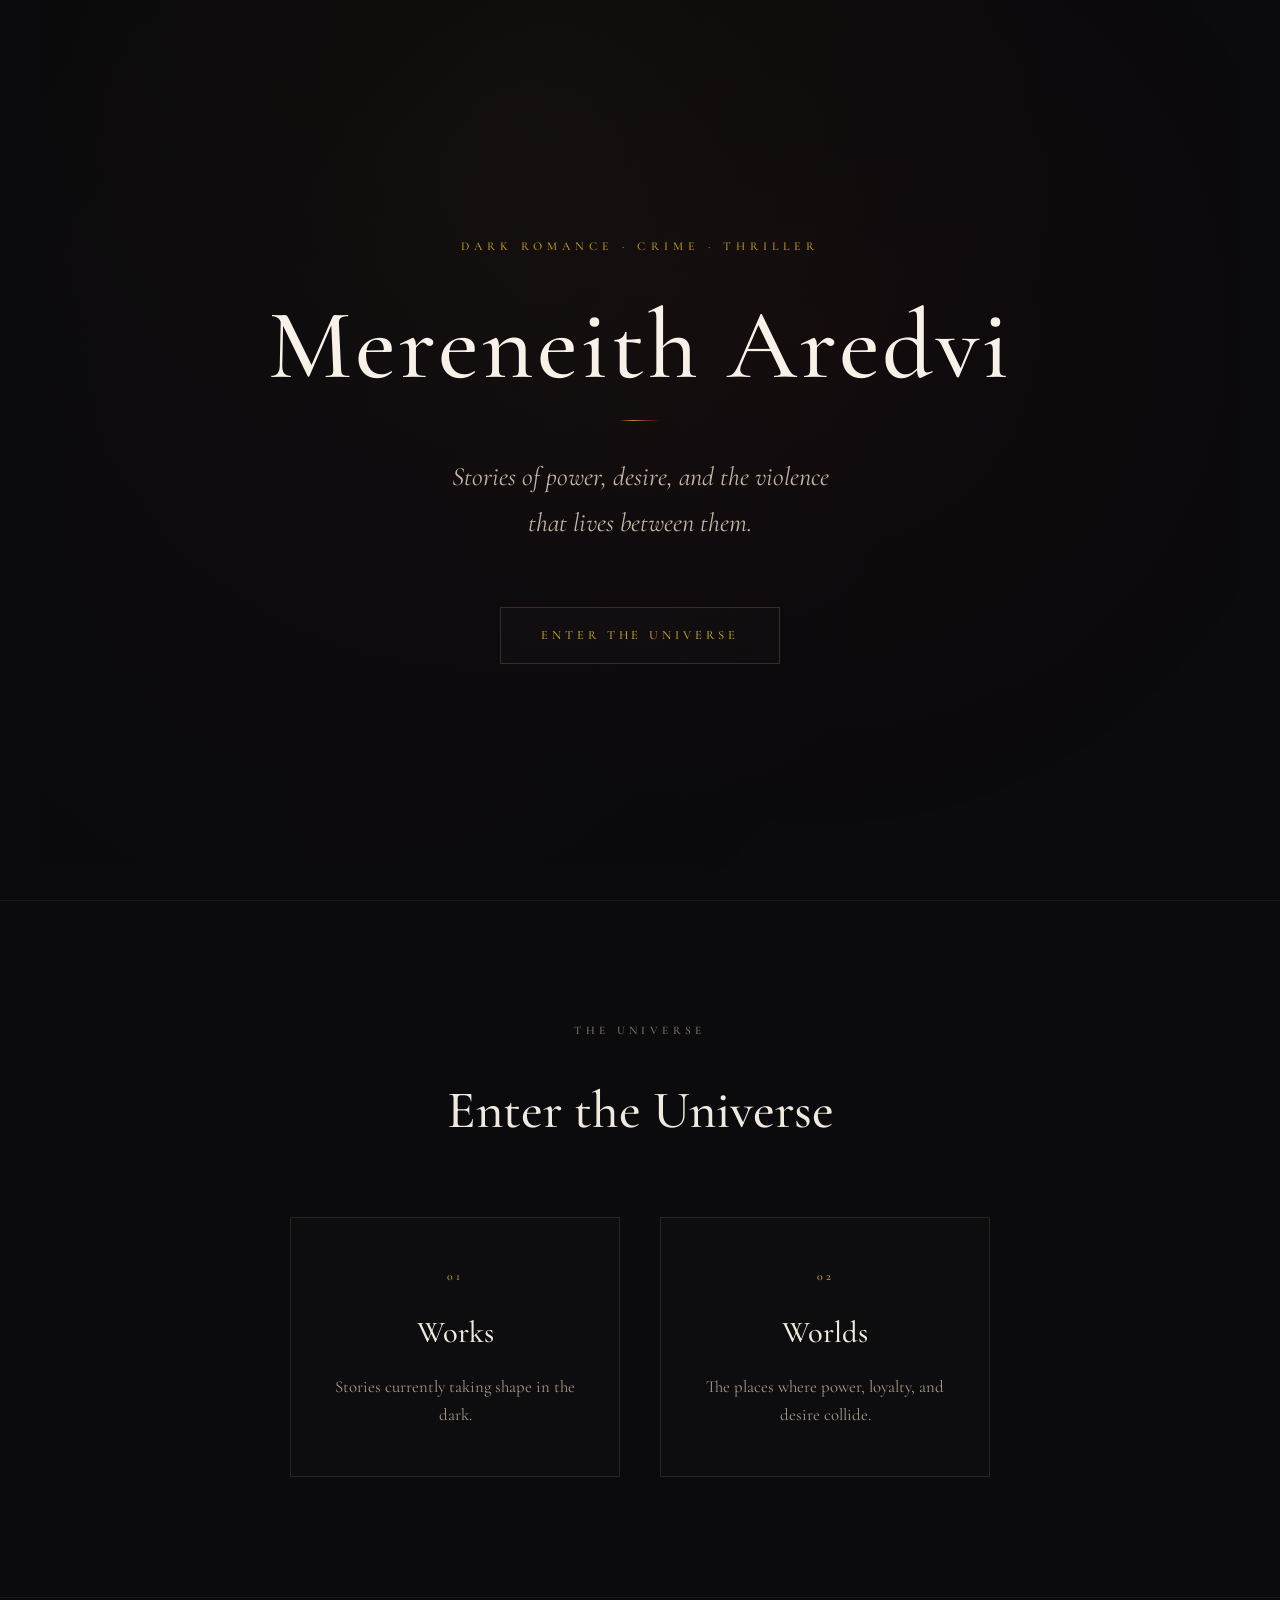
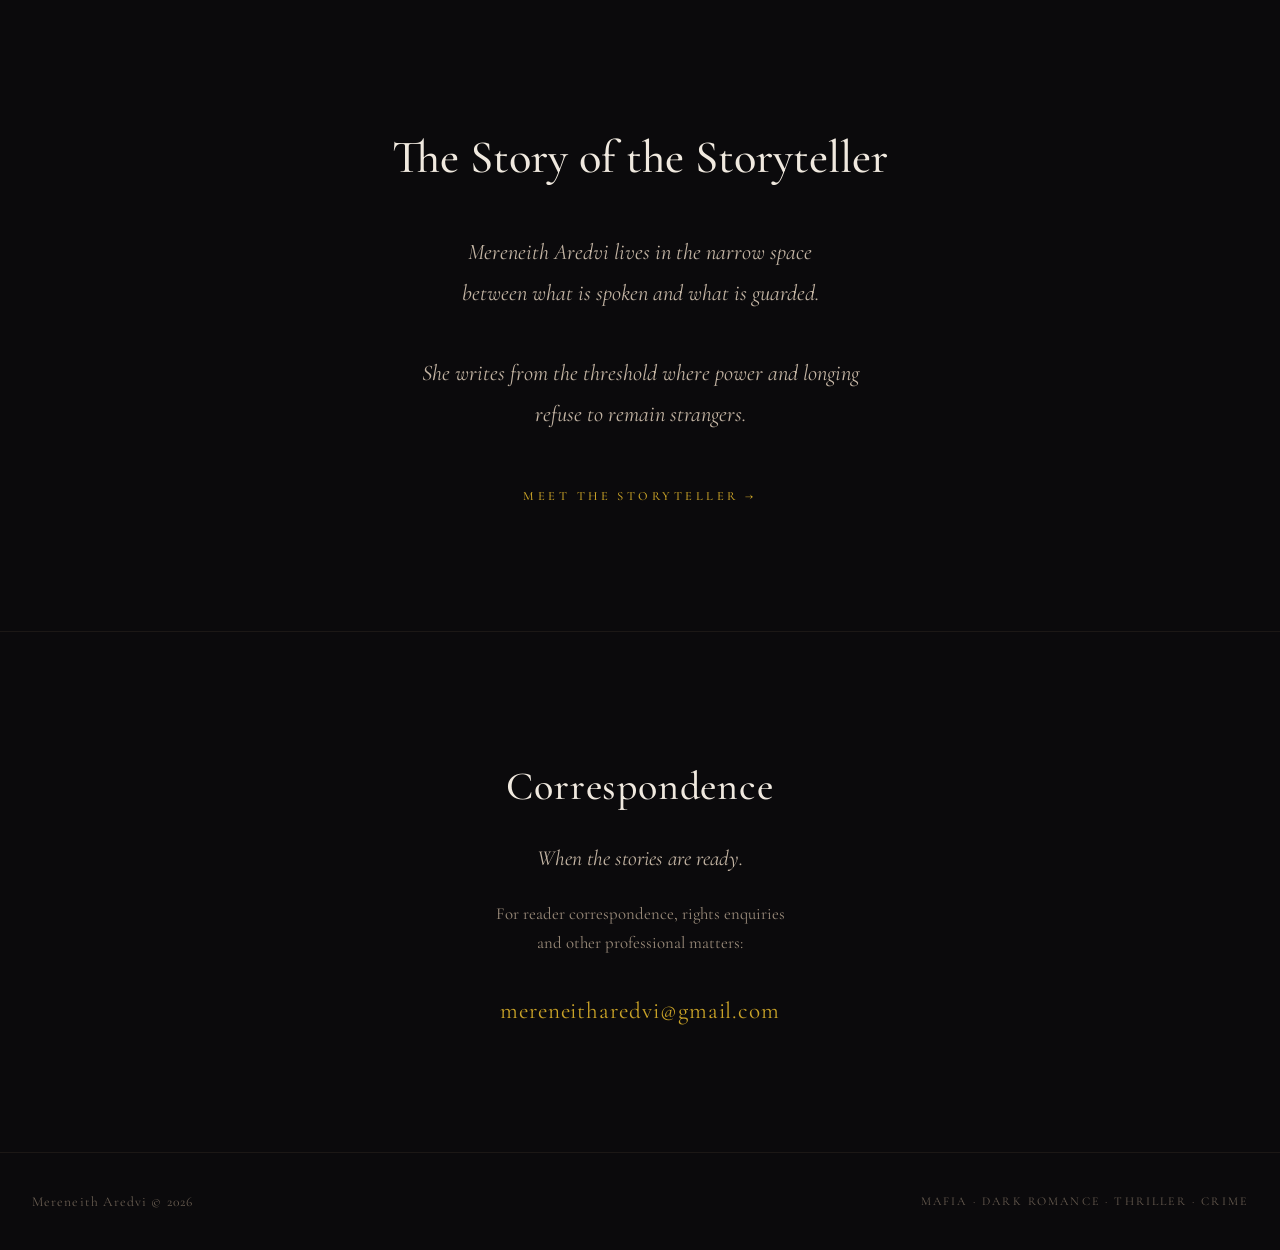
==== commit 5d919251: "Refactor styles in index.html for consistency Updated font styles and sizes for various elements, ad" ====
--- a/index.html
+++ b/index.html
@@ -6,7 +6,7 @@
     <title>Mereneith Aredvi</title>
     <link rel="preconnect" href="https://fonts.googleapis.com">
     <link rel="preconnect" href="https://fonts.gstatic.com" crossorigin>
-    <link href="https://fonts.googleapis.com/css2?family=Cormorant+Garamond:ital,wght@0,400;0,500;0,600;1,400&family=Outfit:wght@300;400;500&display=swap" rel="stylesheet">
+    <link href="https://fonts.googleapis.com/css2?family=Cormorant+Garamond:ital,wght@0,400;0,500;0,600;1,400;1,500&display=swap" rel="stylesheet">
     <style>
         * {
             margin: 0;
@@ -17,7 +17,7 @@
         body {
             background-color: #0b0a0c;
             color: #e6ddd2;
-            font-family: 'Outfit', sans-serif;
+            font-family: 'Cormorant Garamond', serif;
             line-height: 1.7;
             position: relative;
             overflow-x: hidden;
@@ -53,21 +53,21 @@
         }
 
         .label {
-            font-size: 0.7rem;
+            font-size: 0.75rem;
             letter-spacing: 0.42em;
             text-transform: uppercase;
             color: #c9a227;
-            margin-bottom: 2.2rem;
+            margin-bottom: 2.3rem;
+            font-weight: 500;
             opacity: 0.95;
         }
 
         h1 {
-            font-family: 'Cormorant Garamond', serif;
-            font-size: clamp(3.5rem, 10vw, 6rem);
+            font-size: clamp(3.6rem, 10vw, 6.2rem);
             font-weight: 500;
             color: #f7f1e8;
             letter-spacing: 0.03em;
-            margin-bottom: 1.3rem;
+            margin-bottom: 1.4rem;
             line-height: 1.05;
         }
 
@@ -75,31 +75,32 @@
             width: 42px;
             height: 1px;
             background: linear-gradient(90deg, transparent, #c9a227, #8b1e2d, transparent);
-            margin: 0 auto 2rem;
+            margin: 0 auto 2.1rem;
             opacity: 0.9;
         }
 
         .tagline {
-            font-family: 'Cormorant Garamond', serif;
-            font-size: clamp(1.2rem, 3vw, 1.55rem);
+            font-size: clamp(1.3rem, 3.1vw, 1.65rem);
             font-style: italic;
-            color: #b5a494;
-            max-width: 520px;
-            margin: 0 auto 3.5rem;
+            font-weight: 400;
+            color: #c4b5a4;
+            max-width: 540px;
+            margin: 0 auto 3.8rem;
             line-height: 1.75;
         }
 
         .enter-btn {
             display: inline-block;
-            font-size: 0.72rem;
+            font-size: 0.78rem;
             letter-spacing: 0.32em;
             text-transform: uppercase;
             color: #c9a227;
             border: 1px solid #3a2a28;
-            padding: 1rem 2.4rem;
+            padding: 1.05rem 2.5rem;
             text-decoration: none;
             transition: all 0.35s ease;
             background: rgba(255, 255, 255, 0.015);
+            font-weight: 500;
         }
 
         .enter-btn:hover {
@@ -109,7 +110,7 @@
 
         /* ===== UNIVERSE SECTION ===== */
         .universe {
-            padding: 7rem 1.5rem;
+            padding: 7.5rem 1.5rem;
             text-align: center;
             position: relative;
             z-index: 1;
@@ -117,19 +118,19 @@
         }
 
         .section-label {
-            font-size: 0.68rem;
+            font-size: 0.72rem;
             letter-spacing: 0.38em;
             text-transform: uppercase;
             color: #8a7a6a;
-            margin-bottom: 1.5rem;
+            margin-bottom: 1.6rem;
+            font-weight: 500;
         }
 
         .universe h2 {
-            font-family: 'Cormorant Garamond', serif;
-            font-size: clamp(2.2rem, 5vw, 3.2rem);
+            font-size: clamp(2.3rem, 5vw, 3.3rem);
             font-weight: 500;
             color: #f0e9df;
-            margin-bottom: 3.5rem;
+            margin-bottom: 3.8rem;
         }
 
         .universe-grid {
@@ -137,15 +138,15 @@
             justify-content: center;
             gap: 2.5rem;
             flex-wrap: wrap;
-            max-width: 800px;
+            max-width: 820px;
             margin: 0 auto;
         }
 
         .universe-card {
             flex: 1;
-            min-width: 240px;
-            max-width: 320px;
-            padding: 2.8rem 2rem;
+            min-width: 250px;
+            max-width: 330px;
+            padding: 3rem 2.2rem;
             border: 1px solid #2a2320;
             background: rgba(255, 255, 255, 0.012);
             transition: all 0.35s ease;
@@ -159,30 +160,30 @@
         }
 
         .universe-card .number {
-            font-size: 0.7rem;
+            font-size: 0.75rem;
             letter-spacing: 0.25em;
             color: #c9a227;
-            margin-bottom: 1.2rem;
+            margin-bottom: 1.3rem;
             display: block;
+            font-weight: 500;
         }
 
         .universe-card h3 {
-            font-family: 'Cormorant Garamond', serif;
-            font-size: 1.8rem;
+            font-size: 1.9rem;
             font-weight: 500;
             color: #f0e9df;
-            margin-bottom: 0.8rem;
+            margin-bottom: 0.9rem;
         }
 
         .universe-card p {
-            font-size: 0.9rem;
-            color: #9a8b7a;
-            line-height: 1.6;
+            font-size: 1.05rem;
+            color: #a89888;
+            line-height: 1.65;
         }
 
         /* ===== STORYTELLER SECTION ===== */
         .storyteller {
-            padding: 7rem 1.5rem;
+            padding: 7.5rem 1.5rem;
             text-align: center;
             position: relative;
             z-index: 1;
@@ -190,26 +191,24 @@
         }
 
         .storyteller h2 {
-            font-family: 'Cormorant Garamond', serif;
-            font-size: clamp(2rem, 4.5vw, 2.8rem);
+            font-size: clamp(2.1rem, 4.5vw, 2.9rem);
             font-weight: 500;
             color: #f0e9df;
-            margin-bottom: 2rem;
+            margin-bottom: 2.2rem;
         }
 
         .storyteller p {
-            font-family: 'Cormorant Garamond', serif;
-            font-size: 1.3rem;
+            font-size: 1.4rem;
             font-style: italic;
-            color: #b5a494;
-            max-width: 520px;
-            margin: 0 auto 2.8rem;
-            line-height: 1.75;
+            color: #c4b5a4;
+            max-width: 540px;
+            margin: 0 auto 3rem;
+            line-height: 1.8;
         }
 
         .storyteller-link {
             display: inline-block;
-            font-size: 0.7rem;
+            font-size: 0.78rem;
             letter-spacing: 0.28em;
             text-transform: uppercase;
             color: #c9a227;
@@ -217,6 +216,7 @@
             border-bottom: 1px solid transparent;
             padding-bottom: 3px;
             transition: border-color 0.3s ease;
+            font-weight: 500;
         }
 
         .storyteller-link:hover {
@@ -225,7 +225,7 @@
 
         /* ===== CORRESPONDENCE ===== */
         .correspondence {
-            padding: 7rem 1.5rem;
+            padding: 7.5rem 1.5rem;
             text-align: center;
             position: relative;
             z-index: 1;
@@ -233,34 +233,30 @@
         }
 
         .correspondence h2 {
-            font-family: 'Cormorant Garamond', serif;
-            font-size: clamp(1.9rem, 4vw, 2.4rem);
+            font-size: clamp(2rem, 4vw, 2.5rem);
             font-weight: 500;
             color: #f0e9df;
-            margin-bottom: 1.1rem;
+            margin-bottom: 1.2rem;
             letter-spacing: 0.02em;
         }
 
         .correspondence .sub {
-            font-family: 'Cormorant Garamond', serif;
-            font-size: 1.25rem;
+            font-size: 1.35rem;
             font-style: italic;
-            color: #b5a494;
-            margin-bottom: 1.4rem;
+            color: #c4b5a4;
+            margin-bottom: 1.5rem;
         }
 
         .correspondence .desc {
-            font-size: 0.88rem;
-            color: #8a7a6a;
-            max-width: 400px;
-            margin: 0 auto 2rem;
+            font-size: 1.05rem;
+            color: #9a8b7a;
+            max-width: 420px;
+            margin: 0 auto 2.2rem;
             line-height: 1.7;
-            letter-spacing: 0.02em;
         }
 
         .email {
-            font-family: 'Cormorant Garamond', serif;
-            font-size: 1.35rem;
+            font-size: 1.45rem;
             color: #c9a227;
             text-decoration: none;
             letter-spacing: 0.04em;
@@ -273,14 +269,14 @@
 
         /* ===== FOOTER ===== */
         footer {
-            padding: 2.2rem 2rem;
+            padding: 2.3rem 2rem;
             display: flex;
             justify-content: space-between;
             align-items: center;
             border-top: 1px solid #1c1816;
             position: relative;
             z-index: 1;
-            font-size: 0.72rem;
+            font-size: 0.85rem;
             letter-spacing: 0.08em;
             color: #6a5e52;
         }
@@ -288,7 +284,7 @@
         footer .genres {
             letter-spacing: 0.18em;
             text-transform: uppercase;
-            font-size: 0.65rem;
+            font-size: 0.75rem;
         }
 
         @media (max-width: 700px) {
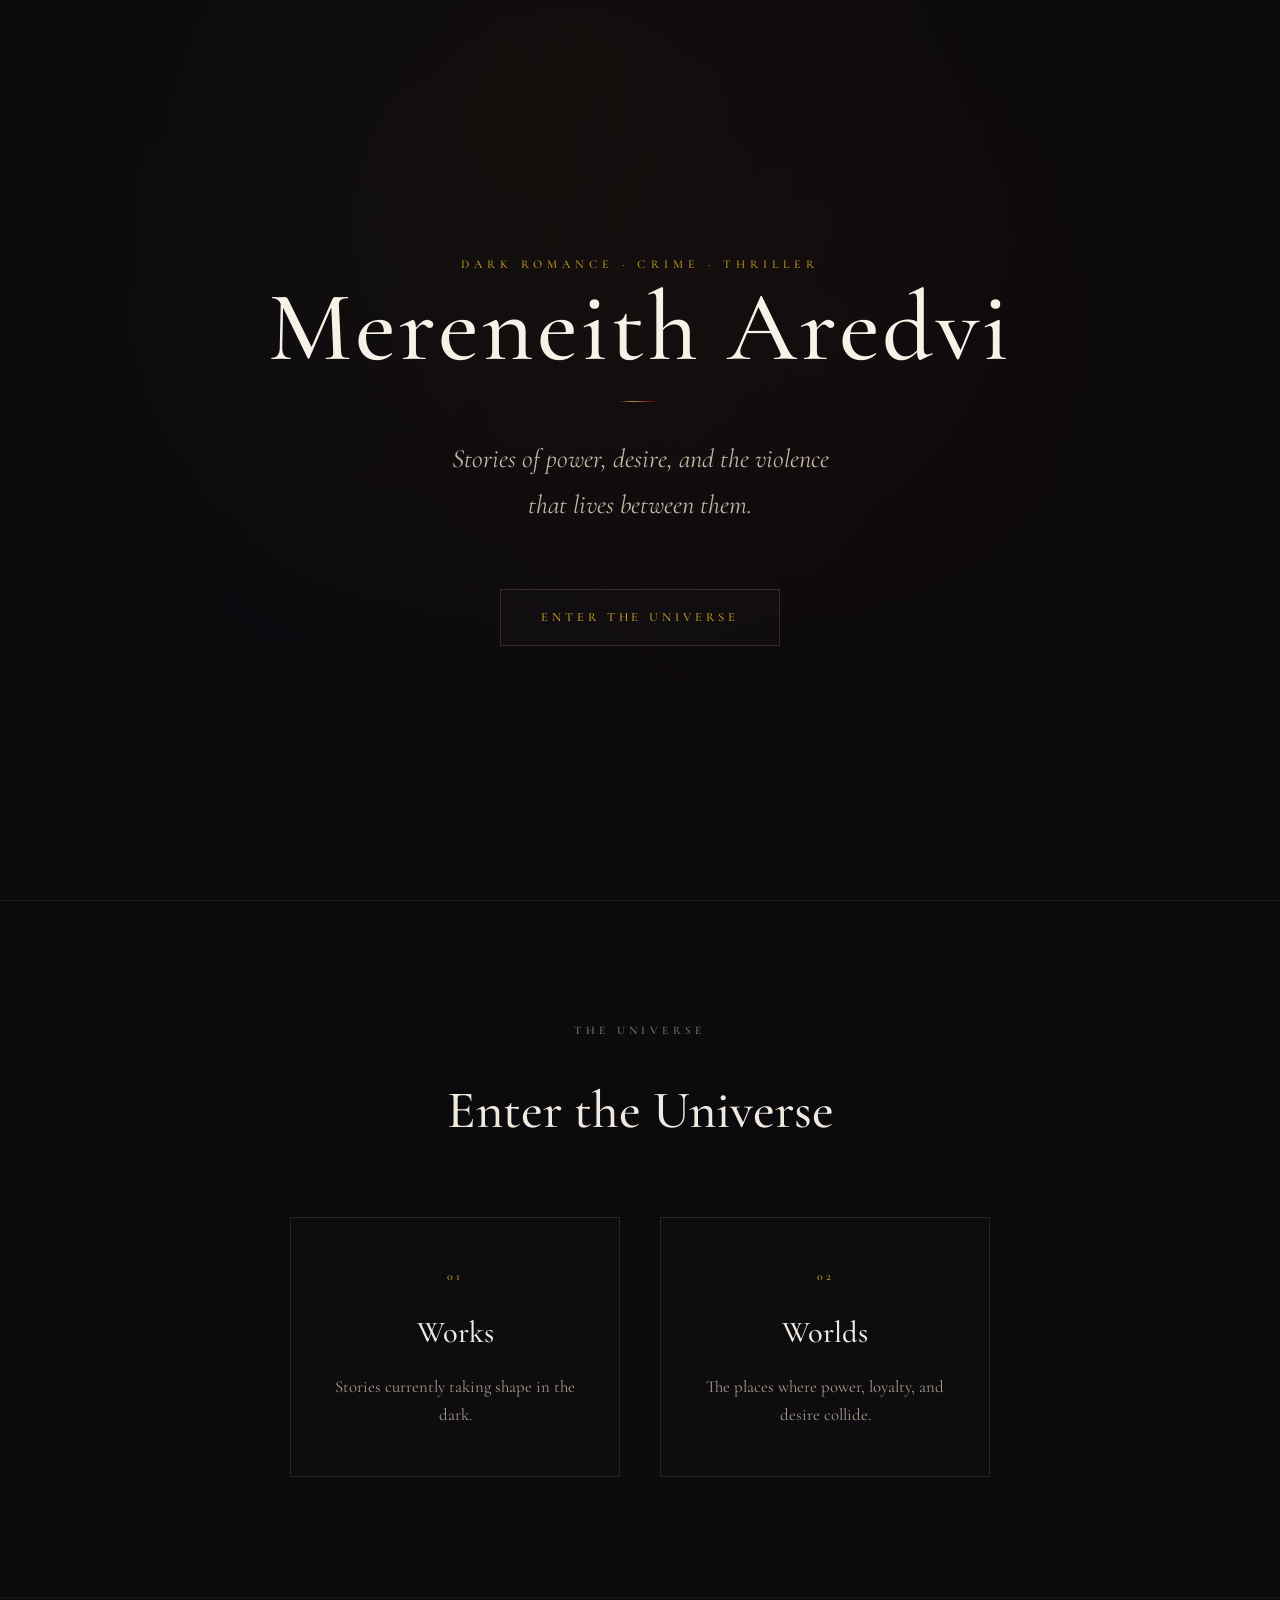
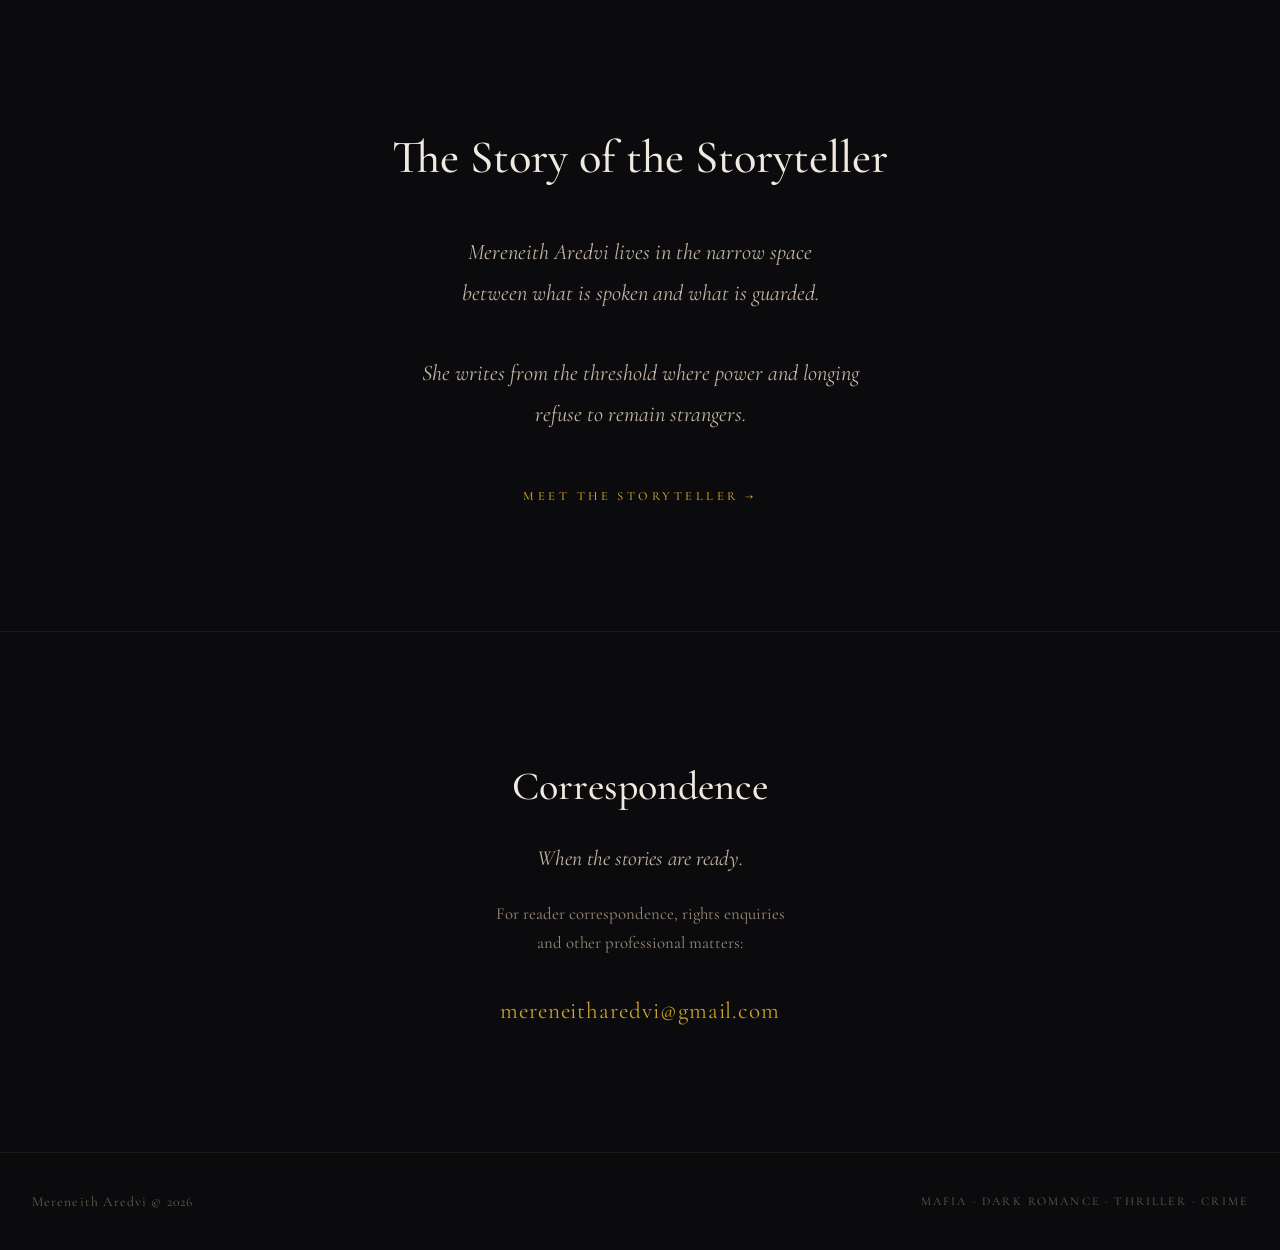
==== commit c746c565: "Link external stylesheet and remove inline styles Removed internal styles and linked external styles" ====
--- a/index.html
+++ b/index.html
@@ -7,301 +7,9 @@
     <link rel="preconnect" href="https://fonts.googleapis.com">
     <link rel="preconnect" href="https://fonts.gstatic.com" crossorigin>
     <link href="https://fonts.googleapis.com/css2?family=Cormorant+Garamond:ital,wght@0,400;0,500;0,600;1,400;1,500&display=swap" rel="stylesheet">
-    <style>
-        * {
-            margin: 0;
-            padding: 0;
-            box-sizing: border-box;
-        }
-
-        body {
-            background-color: #0b0a0c;
-            color: #e6ddd2;
-            font-family: 'Cormorant Garamond', serif;
-            line-height: 1.7;
-            position: relative;
-            overflow-x: hidden;
-        }
-
-        body::before {
-            content: "";
-            position: fixed;
-            top: 30%;
-            left: 50%;
-            width: 1200px;
-            height: 1200px;
-            background: 
-                radial-gradient(circle at 40% 40%, rgba(201, 162, 39, 0.035) 0%, transparent 55%),
-                radial-gradient(circle at 65% 55%, rgba(110, 25, 35, 0.06) 0%, transparent 50%),
-                radial-gradient(circle at 25% 70%, rgba(55, 30, 75, 0.04) 0%, transparent 45%);
-            transform: translate(-50%, -50%);
-            pointer-events: none;
-            z-index: 0;
-        }
-
-        /* ===== HERO ===== */
-        .hero {
-            min-height: 100vh;
-            display: flex;
-            flex-direction: column;
-            justify-content: center;
-            align-items: center;
-            text-align: center;
-            padding: 4rem 1.5rem;
-            position: relative;
-            z-index: 1;
-        }
-
-        .label {
-            font-size: 0.75rem;
-            letter-spacing: 0.42em;
-            text-transform: uppercase;
-            color: #c9a227;
-            margin-bottom: 2.3rem;
-            font-weight: 500;
-            opacity: 0.95;
-        }
-
-        h1 {
-            font-size: clamp(3.6rem, 10vw, 6.2rem);
-            font-weight: 500;
-            color: #f7f1e8;
-            letter-spacing: 0.03em;
-            margin-bottom: 1.4rem;
-            line-height: 1.05;
-        }
-
-        .divider {
-            width: 42px;
-            height: 1px;
-            background: linear-gradient(90deg, transparent, #c9a227, #8b1e2d, transparent);
-            margin: 0 auto 2.1rem;
-            opacity: 0.9;
-        }
-
-        .tagline {
-            font-size: clamp(1.3rem, 3.1vw, 1.65rem);
-            font-style: italic;
-            font-weight: 400;
-            color: #c4b5a4;
-            max-width: 540px;
-            margin: 0 auto 3.8rem;
-            line-height: 1.75;
-        }
-
-        .enter-btn {
-            display: inline-block;
-            font-size: 0.78rem;
-            letter-spacing: 0.32em;
-            text-transform: uppercase;
-            color: #c9a227;
-            border: 1px solid #3a2a28;
-            padding: 1.05rem 2.5rem;
-            text-decoration: none;
-            transition: all 0.35s ease;
-            background: rgba(255, 255, 255, 0.015);
-            font-weight: 500;
-        }
-
-        .enter-btn:hover {
-            background: rgba(201, 162, 39, 0.08);
-            border-color: #c9a227;
-        }
-
-        /* ===== UNIVERSE SECTION ===== */
-        .universe {
-            padding: 7.5rem 1.5rem;
-            text-align: center;
-            position: relative;
-            z-index: 1;
-            border-top: 1px solid #1c1816;
-        }
-
-        .section-label {
-            font-size: 0.72rem;
-            letter-spacing: 0.38em;
-            text-transform: uppercase;
-            color: #8a7a6a;
-            margin-bottom: 1.6rem;
-            font-weight: 500;
-        }
-
-        .universe h2 {
-            font-size: clamp(2.3rem, 5vw, 3.3rem);
-            font-weight: 500;
-            color: #f0e9df;
-            margin-bottom: 3.8rem;
-        }
-
-        .universe-grid {
-            display: flex;
-            justify-content: center;
-            gap: 2.5rem;
-            flex-wrap: wrap;
-            max-width: 820px;
-            margin: 0 auto;
-        }
-
-        .universe-card {
-            flex: 1;
-            min-width: 250px;
-            max-width: 330px;
-            padding: 3rem 2.2rem;
-            border: 1px solid #2a2320;
-            background: rgba(255, 255, 255, 0.012);
-            transition: all 0.35s ease;
-            text-decoration: none;
-            color: inherit;
-        }
-
-        .universe-card:hover {
-            border-color: #c9a227;
-            background: rgba(201, 162, 39, 0.03);
-        }
-
-        .universe-card .number {
-            font-size: 0.75rem;
-            letter-spacing: 0.25em;
-            color: #c9a227;
-            margin-bottom: 1.3rem;
-            display: block;
-            font-weight: 500;
-        }
-
-        .universe-card h3 {
-            font-size: 1.9rem;
-            font-weight: 500;
-            color: #f0e9df;
-            margin-bottom: 0.9rem;
-        }
-
-        .universe-card p {
-            font-size: 1.05rem;
-            color: #a89888;
-            line-height: 1.65;
-        }
-
-        /* ===== STORYTELLER SECTION ===== */
-        .storyteller {
-            padding: 7.5rem 1.5rem;
-            text-align: center;
-            position: relative;
-            z-index: 1;
-            border-top: 1px solid #1c1816;
-        }
-
-        .storyteller h2 {
-            font-size: clamp(2.1rem, 4.5vw, 2.9rem);
-            font-weight: 500;
-            color: #f0e9df;
-            margin-bottom: 2.2rem;
-        }
-
-        .storyteller p {
-            font-size: 1.4rem;
-            font-style: italic;
-            color: #c4b5a4;
-            max-width: 540px;
-            margin: 0 auto 3rem;
-            line-height: 1.8;
-        }
-
-        .storyteller-link {
-            display: inline-block;
-            font-size: 0.78rem;
-            letter-spacing: 0.28em;
-            text-transform: uppercase;
-            color: #c9a227;
-            text-decoration: none;
-            border-bottom: 1px solid transparent;
-            padding-bottom: 3px;
-            transition: border-color 0.3s ease;
-            font-weight: 500;
-        }
-
-        .storyteller-link:hover {
-            border-color: #c9a227;
-        }
-
-        /* ===== CORRESPONDENCE ===== */
-        .correspondence {
-            padding: 7.5rem 1.5rem;
-            text-align: center;
-            position: relative;
-            z-index: 1;
-            border-top: 1px solid #1c1816;
-        }
-
-        .correspondence h2 {
-            font-size: clamp(2rem, 4vw, 2.5rem);
-            font-weight: 500;
-            color: #f0e9df;
-            margin-bottom: 1.2rem;
-            letter-spacing: 0.02em;
-        }
-
-        .correspondence .sub {
-            font-size: 1.35rem;
-            font-style: italic;
-            color: #c4b5a4;
-            margin-bottom: 1.5rem;
-        }
-
-        .correspondence .desc {
-            font-size: 1.05rem;
-            color: #9a8b7a;
-            max-width: 420px;
-            margin: 0 auto 2.2rem;
-            line-height: 1.7;
-        }
-
-        .email {
-            font-size: 1.45rem;
-            color: #c9a227;
-            text-decoration: none;
-            letter-spacing: 0.04em;
-            transition: opacity 0.3s ease;
-        }
-
-        .email:hover {
-            opacity: 0.75;
-        }
-
-        /* ===== FOOTER ===== */
-        footer {
-            padding: 2.3rem 2rem;
-            display: flex;
-            justify-content: space-between;
-            align-items: center;
-            border-top: 1px solid #1c1816;
-            position: relative;
-            z-index: 1;
-            font-size: 0.85rem;
-            letter-spacing: 0.08em;
-            color: #6a5e52;
-        }
-
-        footer .genres {
-            letter-spacing: 0.18em;
-            text-transform: uppercase;
-            font-size: 0.75rem;
-        }
-
-        @media (max-width: 700px) {
-            footer {
-                flex-direction: column;
-                gap: 1rem;
-                text-align: center;
-            }
-
-            .universe-grid {
-                flex-direction: column;
-                align-items: center;
-            }
-        }
-    </style>
+    <link rel="stylesheet" href="style.css">
 </head>
-<body>
+<body class="index-page">
 
     <!-- HERO -->
     <section class="hero">
--- a/style.css
+++ b/style.css
@@ -0,0 +1,396 @@
+/* ===== RESET & BASE ===== */
+* {
+    margin: 0;
+    padding: 0;
+    box-sizing: border-box;
+}
+
+body {
+    background-color: #0b0a0c;
+    color: #e6ddd2;
+    font-family: 'Cormorant Garamond', serif;
+    line-height: 1.7;
+    position: relative;
+    overflow-x: hidden;
+    min-height: 100vh;
+}
+
+/* subtle background glow - index style */
+body.index-page::before {
+    content: "";
+    position: fixed;
+    top: 30%;
+    left: 50%;
+    width: 1200px;
+    height: 1200px;
+    background: 
+        radial-gradient(circle at 40% 40%, rgba(201, 162, 39, 0.035) 0%, transparent 55%),
+        radial-gradient(circle at 65% 55%, rgba(110, 25, 35, 0.06) 0%, transparent 50%),
+        radial-gradient(circle at 25% 70%, rgba(55, 30, 75, 0.04) 0%, transparent 45%);
+    transform: translate(-50%, -50%);
+    pointer-events: none;
+    z-index: 0;
+}
+
+/* phthalo green glow - about page */
+body.about-page {
+    background-color: #0a110f;
+}
+
+body.about-page::before {
+    content: "";
+    position: fixed;
+    top: 40%;
+    left: 50%;
+    width: 1000px;
+    height: 1000px;
+    background: 
+        radial-gradient(circle at 40% 40%, rgba(201, 162, 39, 0.025) 0%, transparent 55%),
+        radial-gradient(circle at 60% 60%, rgba(20, 60, 45, 0.08) 0%, transparent 50%);
+    transform: translate(-50%, -50%);
+    pointer-events: none;
+    z-index: 0;
+}
+
+/* ===== TYPOGRAPHY ===== */
+.label {
+    font-size: 0.75rem;
+    letter-spacing: 0.42em;
+    text-transform: uppercase;
+    color: #c9a227;
+    font-weight: 500;
+    opacity: 0.95;
+}
+
+/* ===== HERO ===== */
+.hero {
+    min-height: 100vh;
+    display: flex;
+    flex-direction: column;
+    justify-content: center;
+    align-items: center;
+    text-align: center;
+    padding: 4rem 1.5rem;
+    position: relative;
+    z-index: 1;
+}
+
+.hero h1 {
+    font-size: clamp(3.6rem, 10vw, 6.2rem);
+    font-weight: 500;
+    color: #f7f1e8;
+    letter-spacing: 0.03em;
+    margin-bottom: 1.4rem;
+    line-height: 1.05;
+}
+
+.divider {
+    width: 42px;
+    height: 1px;
+    background: linear-gradient(90deg, transparent, #c9a227, #8b1e2d, transparent);
+    margin: 0 auto 2.1rem;
+    opacity: 0.9;
+}
+
+.tagline {
+    font-size: clamp(1.3rem, 3.1vw, 1.65rem);
+    font-style: italic;
+    font-weight: 400;
+    color: #c4b5a4;
+    max-width: 540px;
+    margin: 0 auto 3.8rem;
+    line-height: 1.75;
+}
+
+.enter-btn {
+    display: inline-block;
+    font-size: 0.78rem;
+    letter-spacing: 0.32em;
+    text-transform: uppercase;
+    color: #c9a227;
+    border: 1px solid #3a2a28;
+    padding: 1.05rem 2.5rem;
+    text-decoration: none;
+    transition: all 0.35s ease;
+    background: rgba(255, 255, 255, 0.015);
+    font-weight: 500;
+}
+
+.enter-btn:hover {
+    background: rgba(201, 162, 39, 0.08);
+    border-color: #c9a227;
+}
+
+/* ===== UNIVERSE ===== */
+.universe {
+    padding: 7.5rem 1.5rem;
+    text-align: center;
+    position: relative;
+    z-index: 1;
+    border-top: 1px solid #1c1816;
+}
+
+.section-label {
+    font-size: 0.72rem;
+    letter-spacing: 0.38em;
+    text-transform: uppercase;
+    color: #8a7a6a;
+    margin-bottom: 1.6rem;
+    font-weight: 500;
+}
+
+.universe h2 {
+    font-size: clamp(2.3rem, 5vw, 3.3rem);
+    font-weight: 500;
+    color: #f0e9df;
+    margin-bottom: 3.8rem;
+}
+
+.universe-grid {
+    display: flex;
+    justify-content: center;
+    gap: 2.5rem;
+    flex-wrap: wrap;
+    max-width: 820px;
+    margin: 0 auto;
+}
+
+.universe-card {
+    flex: 1;
+    min-width: 250px;
+    max-width: 330px;
+    padding: 3rem 2.2rem;
+    border: 1px solid #2a2320;
+    background: rgba(255, 255, 255, 0.012);
+    transition: all 0.35s ease;
+    text-decoration: none;
+    color: inherit;
+}
+
+.universe-card:hover {
+    border-color: #c9a227;
+    background: rgba(201, 162, 39, 0.03);
+}
+
+.universe-card .number {
+    font-size: 0.75rem;
+    letter-spacing: 0.25em;
+    color: #c9a227;
+    margin-bottom: 1.3rem;
+    display: block;
+    font-weight: 500;
+}
+
+.universe-card h3 {
+    font-size: 1.9rem;
+    font-weight: 500;
+    color: #f0e9df;
+    margin-bottom: 0.9rem;
+}
+
+.universe-card p {
+    font-size: 1.05rem;
+    color: #a89888;
+    line-height: 1.65;
+}
+
+/* ===== STORYTELLER (index section) ===== */
+.storyteller {
+    padding: 7.5rem 1.5rem;
+    text-align: center;
+    position: relative;
+    z-index: 1;
+    border-top: 1px solid #1c1816;
+}
+
+.storyteller h2 {
+    font-size: clamp(2.1rem, 4.5vw, 2.9rem);
+    font-weight: 500;
+    color: #f0e9df;
+    margin-bottom: 2.2rem;
+}
+
+.storyteller p {
+    font-size: 1.4rem;
+    font-style: italic;
+    color: #c4b5a4;
+    max-width: 540px;
+    margin: 0 auto 3rem;
+    line-height: 1.8;
+}
+
+.storyteller-link {
+    display: inline-block;
+    font-size: 0.78rem;
+    letter-spacing: 0.28em;
+    text-transform: uppercase;
+    color: #c9a227;
+    text-decoration: none;
+    border-bottom: 1px solid transparent;
+    padding-bottom: 3px;
+    transition: border-color 0.3s ease;
+    font-weight: 500;
+}
+
+.storyteller-link:hover {
+    border-color: #c9a227;
+}
+
+/* ===== CORRESPONDENCE ===== */
+.correspondence {
+    padding: 7.5rem 1.5rem;
+    text-align: center;
+    position: relative;
+    z-index: 1;
+    border-top: 1px solid #1c1816;
+}
+
+.correspondence h2 {
+    font-size: clamp(2rem, 4vw, 2.5rem);
+    font-weight: 500;
+    color: #f0e9df;
+    margin-bottom: 1.2rem;
+}
+
+.correspondence .sub {
+    font-size: 1.35rem;
+    font-style: italic;
+    color: #c4b5a4;
+    margin-bottom: 1.5rem;
+}
+
+.correspondence .desc {
+    font-size: 1.05rem;
+    color: #9a8b7a;
+    max-width: 420px;
+    margin: 0 auto 2.2rem;
+    line-height: 1.7;
+}
+
+.email {
+    font-size: 1.45rem;
+    color: #c9a227;
+    text-decoration: none;
+    letter-spacing: 0.04em;
+    transition: opacity 0.3s ease;
+}
+
+.email:hover {
+    opacity: 0.75;
+}
+
+/* ===== FOOTER ===== */
+footer {
+    padding: 2.3rem 2rem;
+    display: flex;
+    justify-content: space-between;
+    align-items: center;
+    border-top: 1px solid #1c1816;
+    position: relative;
+    z-index: 1;
+    font-size: 0.85rem;
+    letter-spacing: 0.08em;
+    color: #6a5e52;
+}
+
+footer .genres {
+    letter-spacing: 0.18em;
+    text-transform: uppercase;
+    font-size: 0.75rem;
+}
+
+/* ===== ABOUT PAGE ===== */
+.about-content {
+    flex: 1;
+    display: flex;
+    flex-direction: column;
+    justify-content: center;
+    align-items: center;
+    padding: 7rem 1.8rem;
+    position: relative;
+    z-index: 1;
+    text-align: center;
+    max-width: 640px;
+    margin: 0 auto;
+    animation: pageEnter 1.15s ease-out forwards;
+}
+
+.about-content .label {
+    margin-bottom: 3.2rem;
+}
+
+.about-text {
+    font-size: clamp(1.32rem, 3.2vw, 1.6rem);
+    font-weight: 400;
+    color: #ddd2c0;
+    line-height: 1.95;
+    margin-bottom: 3.8rem;
+}
+
+.about-text p {
+    margin-bottom: 2.1rem;
+}
+
+.about-text p:last-child {
+    margin-bottom: 0;
+}
+
+.about-note {
+    font-size: 0.95rem;
+    font-style: italic;
+    color: #9a8b7a;
+    max-width: 460px;
+    line-height: 1.8;
+    margin-bottom: 4.5rem;
+}
+
+.back-link {
+    font-size: 0.78rem;
+    letter-spacing: 0.3em;
+    text-transform: uppercase;
+    color: #9a8b7a;
+    text-decoration: none;
+    transition: color 0.3s ease;
+    font-weight: 500;
+}
+
+.back-link:hover {
+    color: #c9a227;
+}
+
+.about-footer {
+    padding: 2rem;
+    text-align: center;
+    font-size: 0.78rem;
+    letter-spacing: 0.12em;
+    color: #5c534c;
+    position: relative;
+    z-index: 1;
+    border-top: 1px solid #15201c;
+}
+
+/* ===== ANIMATION ===== */
+@keyframes pageEnter {
+    from {
+        opacity: 0;
+        transform: translateY(18px);
+    }
+    to {
+        opacity: 1;
+        transform: translateY(0);
+    }
+}
+
+/* ===== RESPONSIVE ===== */
+@media (max-width: 700px) {
+    footer {
+        flex-direction: column;
+        gap: 1rem;
+        text-align: center;
+    }
+
+    .universe-grid {
+        flex-direction: column;
+        align-items: center;
+    }
+}
